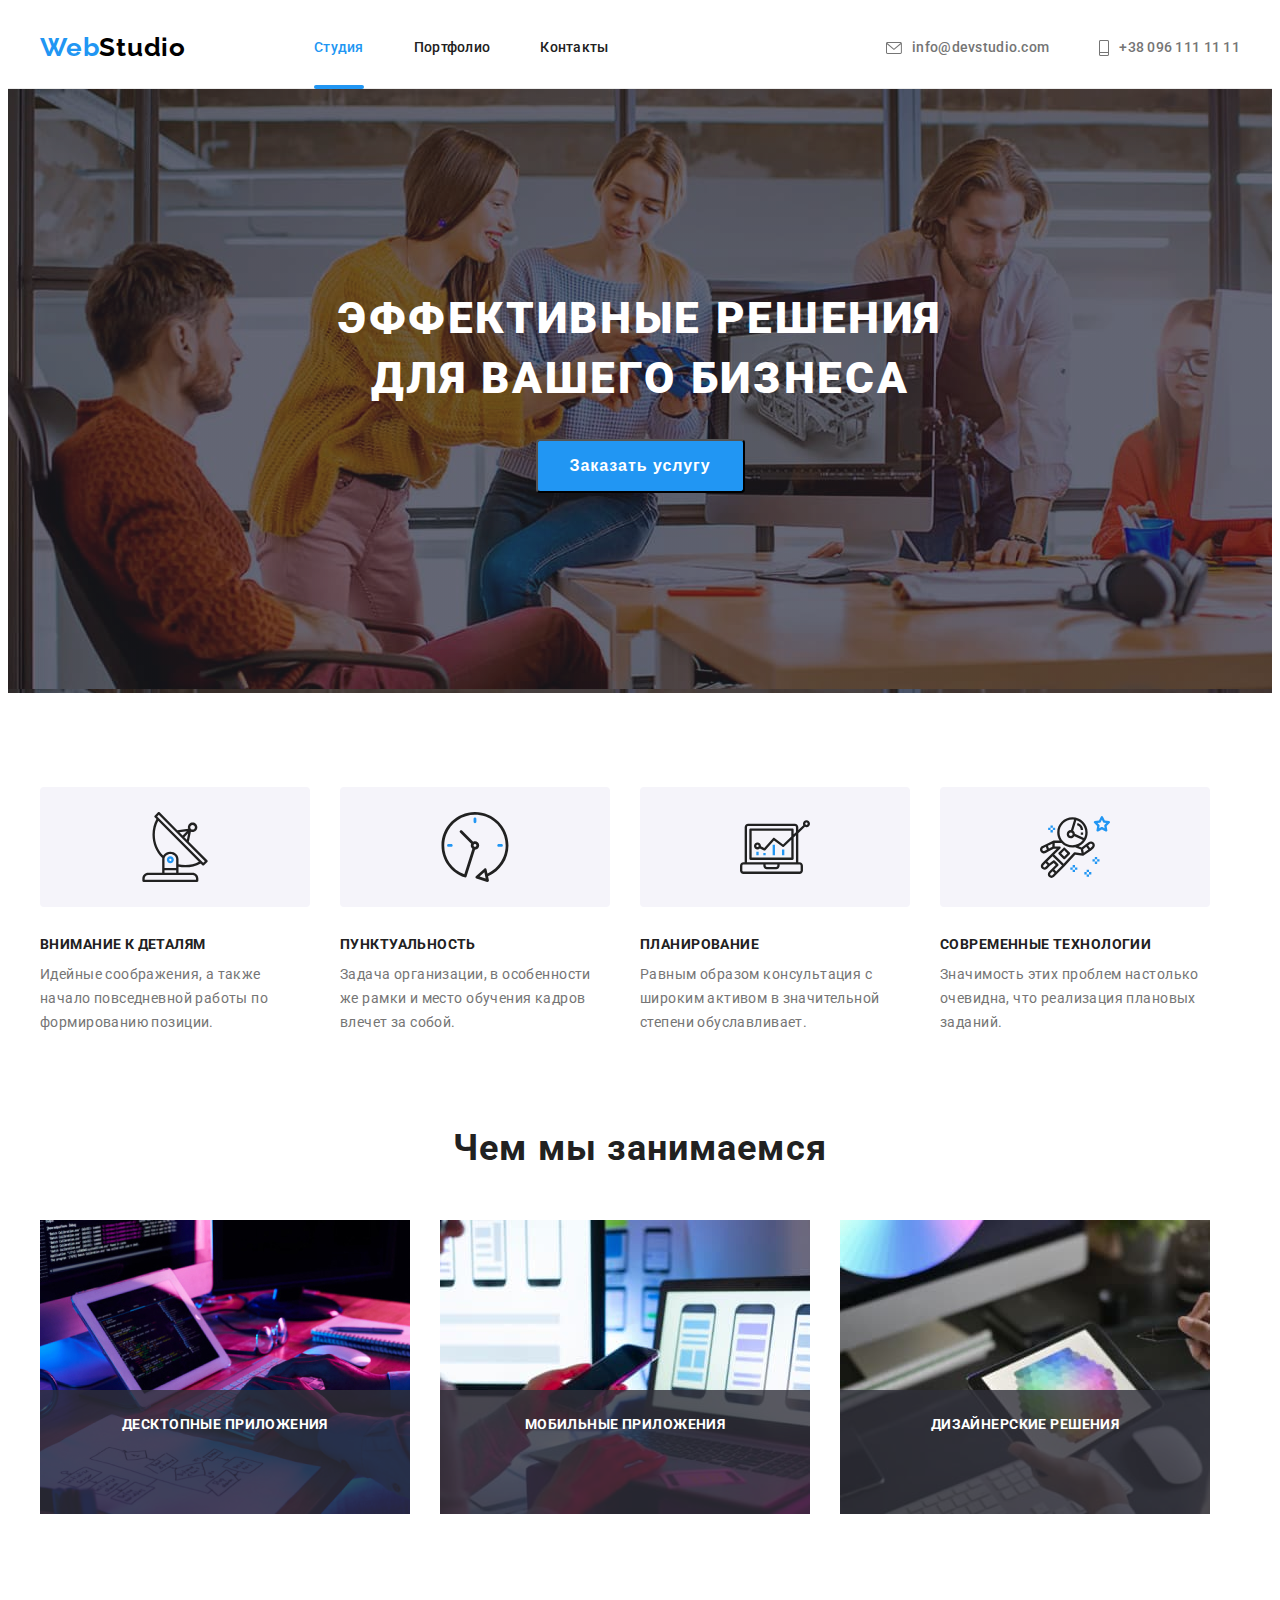
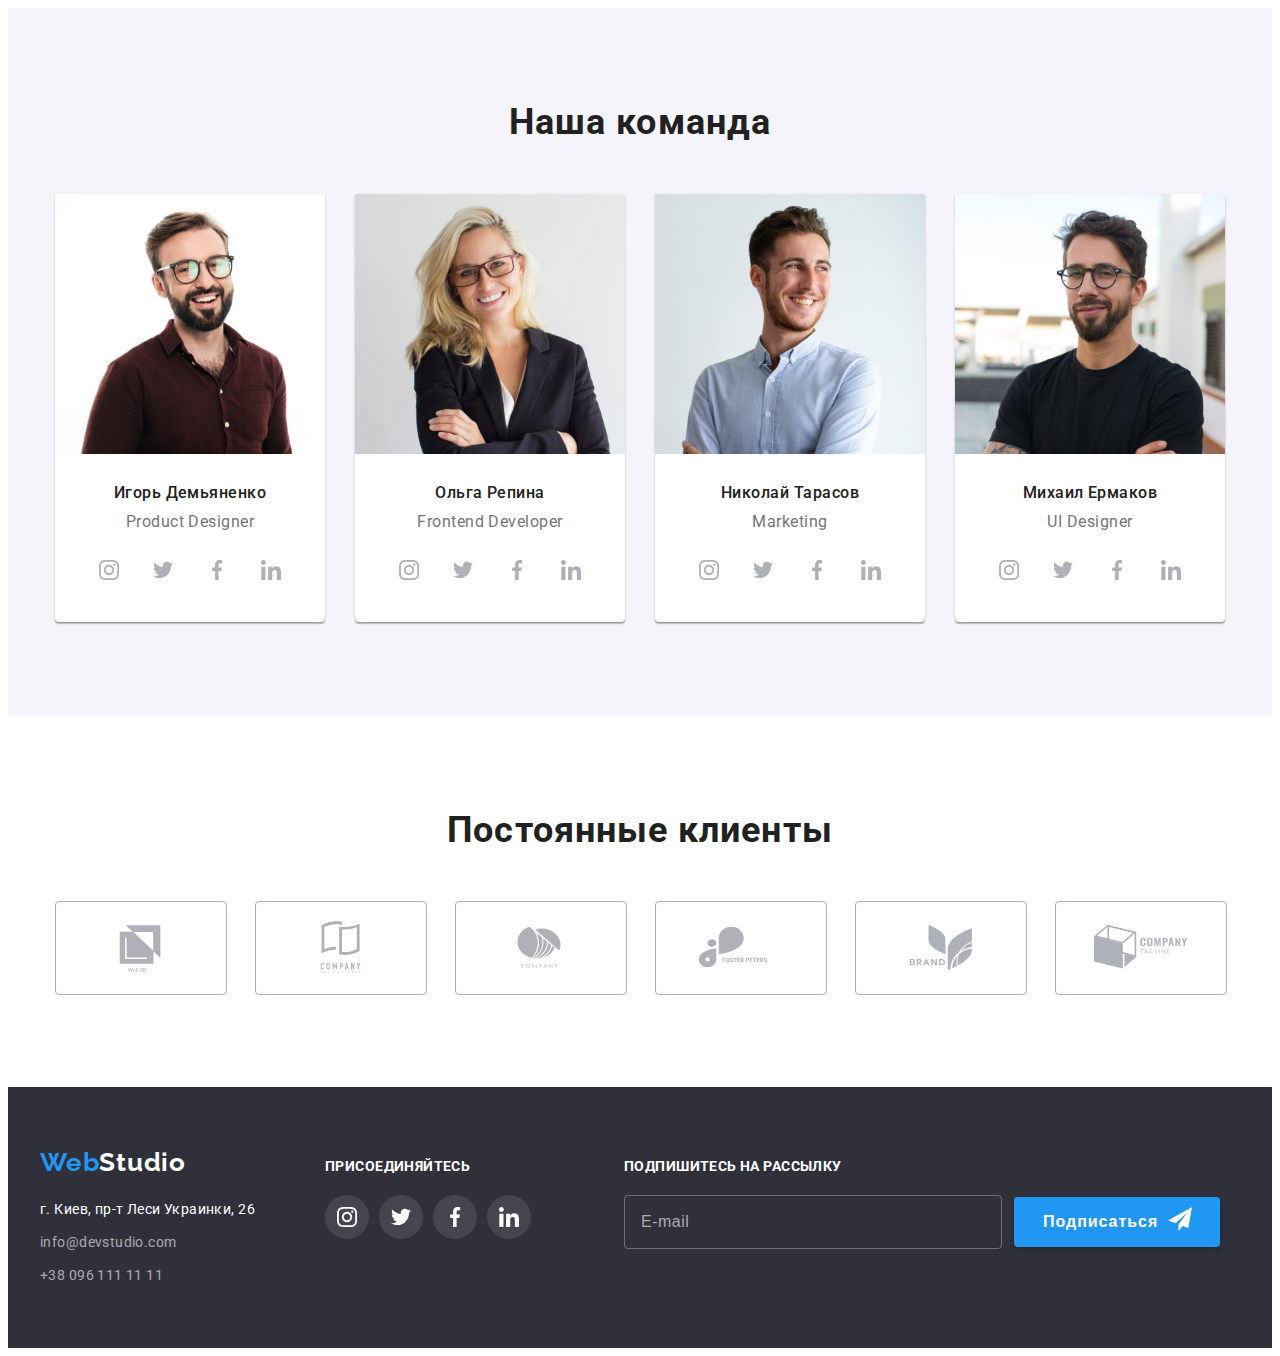
==== index.html @ df795fd3 "commit-a" ====
<!DOCTYPE html>
<html lang="ru">

<head>
    <meta charset="UTF-8" />
    <meta name="viewport" content="width=device-width, initial-scale=1.0" />
    <title>Web Studio</title>
    <link rel="preconnect" href="https://fonts.googleapis.com">
    <link rel="preconnect" href="https://fonts.gstatic.com" crossorigin>
    <link href="https://fonts.googleapis.com/css2?family=Raleway:wght@700&family=Roboto:wght@400;500;700;900&display=swap"
        rel="stylesheet">
    <link rel="stylesheet" href="https://cdnjs.cloudflare.com/ajax/libs/modern-normalize/1.1.0/modern-normalize.min.css"
            integrity="sha512-wpPYUAdjBVSE4KJnH1VR1HeZfpl1ub8YT/NKx4PuQ5NmX2tKuGu6U/JRp5y+Y8XG2tV+wKQpNHVUX03MfMFn9Q=="
            crossorigin="anonymous" referrerpolicy="no-referrer" />
    <link rel="stylesheet" href="./css/normalize.css" />
    <link rel="stylesheet" href="./css/styles.css" />
</head>

<body>
    <!-- Header -->
    <header class="header">
        <div class="container">
       <nav class="header-navigation">
            <a href="" class="header-logo link"><span class="header-logo-link">Web</span>Studio</a>
            <ul class="header-list list">
                <li class="header-item"><a class="header-link link current" href="">Студия</a></li>
                <li class="header-item"><a class="header-link link" href="./portfolio.html">Портфолио</a></li>
                <li class="header-item"><a class="header-link link" href="">Контакты</a></li>
            </ul>
        </nav>
       
        <ul class="header-right">
            <li class="header-right-item">
                <a class="header-mail-link" href="mailto:info@devstudio.com"><svg class="logo-mail" width="16" height="12" style="fill: currentColor;">
                    <use href="./images/icons.svg#icon-envelope-hover-1"></use>
                </svg>info@devstudio.com</a>
             </li>
            <li class="header-right-item">
                <a class="header-tel-link" href="tel:+380961111111"><svg class="logo-tel" width="10" height="16" style="fill: currentColor;">
                        <use href="./images/icons.svg#icon-Vector-1"></use>
                    </svg>+38 096 111 11 11</a>
             </li>
        </ul>
        
        </div>
    </header>
    <!-- Main -->
    <main>
        <!-- Секция "HERO" -->
        <section class="hero-section">
            <div class="hero-container container">
            <h1 class="hero-title">ЭФФЕКТИВНЫЕ РЕШЕНИЯ ДЛЯ ВАШЕГО БИЗНЕСА</h1>
            <button class="button" data-modal-open>Заказать услугу</button>
            </div>
        </section>
        <!-- Секция "Преимущества" -->
        <section class="section">
          <div class="container">
            <h2 class="visually-hidden">Преимущества</h2>
            <ul class="main-list list">
                <li class="main-item">
                    <div class="logo-box">
                       <svg class="logo-main" width="70" height="70">
                          <use href="./images/icons.svg#icon-antenna"></use>
                       </svg>
                    </div>
                    <h3 class="main-title-third">ВНИМАНИЕ К ДЕТАЛЯМ</h3>
                    <p class="main-text">Идейные соображения, а также начало повседневной работы по формированию позиции.</p>
                </li>
                <li class="main-item">
                    <div class="logo-box">
                       <svg class="logo-main" width="70" height="70">
                          <use href="./images/icons.svg#icon-clock"></use>
                       </svg>
                    </div>
                    <h3 class="main-title-third">ПУНКТУАЛЬНОСТЬ</h3>
                    <p class="main-text">Задача организации, в особенности же рамки и место обучения кадров влечет за собой.</p>
                </li>
                <li class="main-item">
                    <div class="logo-box">
                       <svg class="logo-main" width="70" height="70">
                           <use href="./images/icons.svg#icon-diagram"></use>
                       </svg>
                    </div>
                    <h3 class="main-title-third">ПЛАНИРОВАНИЕ</h3>
                    <p class="main-text">Равным образом консультация с широким активом в значительной степени обуславливает.</p>
                </li>
                <li class="main-item">
                    <div class="logo-box"> 
                       <svg class="logo-main" width="70" height="70">
                           <use href="./images/icons.svg#icon-astronaut"></use>
                       </svg>
                    </div>
                    <h3 class="main-title-third">СОВРЕМЕННЫЕ ТЕХНОЛОГИИ</h3>
                    <p class="main-text">Значимость этих проблем настолько очевидна, что реализация плановых заданий.</p>
                </li>
            </ul>
            </div>
        </section>
        <!-- Секция "Чем мы занимаемся" -->
        <section class="section about-section">
            <div class="container">
            <h2 class="main-secondary-title">Чем мы занимаемся</h2>
            <ul class="main-list list">
                <li class="about-item">
                   <img src="./images/img.jpg" alt="Человеек пишет код на клавиатуре" width="370" height="294" />
                    <p class="about-text">ДЕСКТОПНЫЕ ПРИЛОЖЕНИЯ</p>
                </li>
                <li class="about-item">
                    <img src="./images/img1.jpg" alt="Мобильный телефон над компьютером" width="370" height="294" />
                    <p class="about-text">МОБИЛЬНЫЕ ПРИЛОЖЕНИЯ</p>
                </li>
                <li class="about-item">
                    <img src="./images/img2.jpg" alt="Планшет с цветовой палитрой" width="370" height="294" />
                    <p class="about-text">ДИЗАЙНЕРСКИЕ РЕШЕНИЯ</p>
                </li>
            </ul>
            </div>
        </section>
        <!-- Секция "Наша команда" -->
        <section class="section team-section">
            <div class="container">
               <h2 class="main-secondary-title">Наша команда</h2>
                   <ul class="main-team list">
                       <li class="team-content">
                         <img src="./images/img-1.jpg" alt="Фото Игорь Демьяненко" width="270" height="260" />
                           <div  class="team-box">
                             <h3 class="third-title">Игорь Демьяненко</h3>
                             <p class="text">Product Designer</p>
                             <ul class="socials-list list">
                                <li class="socials-item">
                                    <a class="socials-link link" href=""><svg class="team-socials" width="20" height="20">
                                            <use href="./images/icons.svg#icon-instagram-2-1"></use>
                                        </svg></a>
                                </li>
                                <li class="socials-item">
                                    <a class="socials-link link" href=""><svg class="team-socials" width="20" height="20">
                                            <use href="./images/icons.svg#icon-twitter-1-1"></use>
                                        </svg></a>
                                </li>
                                <li class="socials-item">
                                    <a class="socials-link link" href=""><svg class="team-socials" width="20" height="20">
                                            <use href="./images/icons.svg#icon-facebook-1-1"></use>
                                        </svg></a>
                                </li>
                                <li class="socials-item">
                                    <a class="socials-link link" href=""><svg class="team-socials" width="20" height="20">
                                            <use href="./images/icons.svg#icon-linkedin-1-1"></use>
                                        </svg></a>
                                </li>
                            </ul>
                           </div>
                        <li class="team-content">
                          <img src="./images/img-2.jpg" alt="Фото Ольга Репина" width="270" heeight="260" />
                           <div class="team-box">
                             <h3 class="third-title">Ольга Репина</h3>
                             <p class="text">Frontend Developer</p>
                             <ul class="socials-list list">
                                <li class="socials-item">
                                     <a class="socials-link link" href=""><svg class="team-socials" width="20" height="20">
                                       <use href="./images/icons.svg#icon-instagram-2-1"></use>
                                       </svg></a>
                                </li>
                                <li class="socials-item">
                                    <a class="socials-link link" href=""><svg class="team-socials" width="20" height="20">
                                            <use href="./images/icons.svg#icon-twitter-1-1"></use>
                                        </svg></a>
                                </li>
                                <li class="socials-item">
                                    <a class="socials-link link" href=""><svg class="team-socials" width="20" height="20">
                                            <use href="./images/icons.svg#icon-facebook-1-1"></use>
                                        </svg></a>
                                </li>
                                <li class="socials-item">
                                    <a class="socials-link link" href=""><svg class="team-socials" width="20" height="20">
                                            <use href="./images/icons.svg#icon-linkedin-1-1"></use>
                                        </svg></a>
                                </li>
                             </ul>
                           </div>
                        </li>
                        <li class="team-content">
                           <img src="./images/img-3.jpg" alt="Фото Николай Тарасов" width="270" height="260" />
                           <div class="team-box">
                              <h3 class="third-title">Николай Тарасов</h3>
                              <p class="text">Marketing</p>
                              <ul class="socials-list list">
                                <li class="socials-item">
                                    <a class="socials-link link" href=""><svg class="team-socials" width="20" height="20">
                                            <use href="./images/icons.svg#icon-instagram-2-1"></use>
                                        </svg></a>
                                </li>
                                <li class="socials-item">
                                    <a class="socials-link link" href=""><svg class="team-socials" width="20" height="20">
                                            <use href="./images/icons.svg#icon-twitter-1-1"></use>
                                        </svg></a>
                                </li>
                                <li class="socials-item">
                                    <a class="socials-link link" href=""><svg class="team-socials" width="20" height="20">
                                            <use href="./images/icons.svg#icon-facebook-1-1"></use>
                                        </svg></a>
                                </li>
                                <li class="socials-item">
                                    <a class="socials-link link" href=""><svg class="team-socials" width="20" height="20">
                                            <use href="./images/icons.svg#icon-linkedin-1-1"></use>
                                        </svg></a>
                                </li>
                            </ul>
                           </div>
                        </li>
                        <li class="team-content">
                            <img src="./images/img-4.jpg" alt="Фото Михаил Ермаков" width="270" heeight="260" />
                            <div class="team-box">
                              <h3 class="third-title">Михаил Ермаков</h3>
                              <p class="text">UI Designer</p>
                            <ul class="socials-list list">
                                <li class="socials-item">
                                    <a class="socials-link link" href=""><svg class="team-socials" width="20" height="20">
                                            <use href="./images/icons.svg#icon-instagram-2-1"></use>
                                        </svg></a>
                                </li>
                                <li class="socials-item">
                                    <a class="socials-link link" href=""><svg class="team-socials" width="20" height="20">
                                            <use href="./images/icons.svg#icon-twitter-1-1"></use>
                                        </svg></a>
                                </li>
                                <li class="socials-item">
                                    <a class="socials-link link" href=""><svg class="team-socials" width="20" height="20">
                                            <use href="./images/icons.svg#icon-facebook-1-1"></use>
                                        </svg></a>
                                </li>
                                <li class="socials-item">
                                    <a class="socials-link link" href=""><svg class="team-socials" width="20" height="20">
                                            <use href="./images/icons.svg#icon-linkedin-1-1"></use>
                                        </svg></a>
                                </li>
                            </ul>
                            </div>
                        </li>
                     </ul>
                  </div>
       </section>
         <!-- Секция "Наши клиенты" -->
         <section class="clients-section section">
           <div class="container">
           <h2 class="clients-title">Постоянные клиенты</h2>
           <ul class="clients-list list">
               <li class="clients-item">
                   <a class="clients-link link" href="">
                       <svg class="clients-logo" width="106" height="60">
                           <use href="./images/icons.svg#icon-Logo-1-2"></use>
                       </svg>
                   </a>
               </li>
            <li class="clients-item">
                <a class="clients-link link" href="">
                    <svg class="clients-logo" width="106" height="60">
                        <use href="./images/icons.svg#icon-Logo-1-1"></use>
                    </svg>
                </a>
            </li>
            <li class="clients-item">
                <a class="clients-link link" href="">
                    <svg class="clients-logo" width="106" height="60">
                        <use href="./images/icons.svg#icon-Logo-2-1"></use>
                    </svg>
                </a>
            </li>
            <li class="clients-item">
                <a class="clients-link link" href="">
                    <svg class="clients-logo" width="106" height="60">
                        <use href="./images/icons.svg#icon-Logo-3-1"></use>
                    </svg>
                </a>
            </li>
            <li class="clients-item">
                <a class="clients-link link" href="">
                    <svg class="clients-logo" width="106" height="60">
                        <use href="./images/icons.svg#icon-Logo-2"></use>
                    </svg>
                </a>
            </li>
            <li class="clients-item">
                <a class="clients-link link" href="">
                    <svg class="clients-logo" width="106" height="60">
                        <use href="./images/icons.svg#icon-Logo-4-1"></use>
                    </svg>
                </a>
            </li>
           </ul>
           </div>
         </section>

    </main>
    <!-- Footer -->
    <footer class="footer">
        <div class="container">
            <div class="left-footer-box">
            <a href="" class="header-logo-logo link"><span class="header-logo-link">Web</span>Studio</a>
             <address>
                <a class="footer-link link" href="">г. Киев, пр-т Леси Украинки, 26</a>
                <ul class="footer-list list">
                    <li class="footer-item">
                        <a class="footer-mail link" href="mailto:info@devstudio.com">info@devstudio.com</a>
                    </li>
                    <li class="footer-item">
                        <a class="footer-tel link" href="tel:+380961111111">+38 096 111 11 11</a>
                    </li>
                </ul>
            </address>
            </div>
            <div class="right-footer-box">
                <p class="footer-text">ПРИСОЕДИНЯЙТЕСЬ</p>
                <ul class="socials-footer-list list">
                    <li class="socials-footer-item">
                        <a class="socials-footer-link link" href=""><svg class="team-socials-footer" width="20" height="20">
                                <use href="./images/icons.svg#icon-instagram-2-1"></use>
                            </svg></a>
                    </li>
                    <li class="socials-footer-item">
                        <a class="socials-footer-link link" href=""><svg class="team-socials-footer" width="20" height="20">
                                <use href="./images/icons.svg#icon-twitter-1-1"></use>
                            </svg></a>
                    </li>
                    <li class="socials-footer-item">
                        <a class="socials-footer-link link" href=""><svg class="team-socials-footer" width="20" height="20">
                                <use href="./images/icons.svg#icon-facebook-1-1"></use>
                            </svg></a>
                    </li>
                    <li class="socials-item-footer">
                        <a class="socials-footer-link link" href=""><svg class="team-socials-footer" width="20" height="20">
                                <use href="./images/icons.svg#icon-linkedin-1-1"></use>
                            </svg></a>
                    </li>
                    </ul>
                 </div>
                 <div class="form-footer-wrap">
                    <p class="form-footer-text">ПОДПИШИТЕСЬ НА РАССЫЛКУ</p>
                    <form class="form-footer">
                       <input type="email" name="mail" class="form-footer-input" placeholder="E-mail">
                       <button class="form-footer-send" type="submit">Подписаться</button>
                    </form>
                 </div>
         </div>
    </footer>
<div class="backdrop is-hidden" data-modal>
    <div class="modal">
        <form class="form js-speaker-form">
           <p class="text-form">Оставьте свои данные, мы вам перезвоним</p>

           <ul class="form-box">
               <li class="form-field">
                  <label class="form-label" for="name">Имя</label>
                  <span class="input-wrap"><input type="text" name="name" id="name" class="form-input">
                    <svg class="form-logo" width="12" height="12">
                    <use href="./images/icons.svg#icon-Vector-one"></use>
                    </svg>
                  </span>
                </li>
               <li class="form-field">
                   <label class="form-label" for="tel">Телефон</label>
                <span class="input-wrap"><input type="tel" name="tel" id="tel" class="form-input">
                    <svg class="form-logo" width="13" height="13">
                        <use href="./images/icons.svg#icon-Vector-tel"></use>
                    </svg>
                </span>
                   </li>
               <li class="form-field">
                   <label class="form-label" for="mail">Почта</label>
                   <span class="input-wrap"><input type="email" name="mail" id="mail" class="form-input">
                     <svg class="form-logo" width="15" height="12">
                        <use href="./images/icons.svg#icon-Vector-mail"></use>
                     </svg>
                     </span>
                   </li>
                </ul>
               <div class="form-field-textarea">
                   <label class="form-label" for="comment">Комментарий</label>
                   <textarea class="textarea" name="comment" placeholder="Введите текст" id="comment"></textarea>
                </div>
           
               <div class="form-field-checkbox">
                  <input class="checkbox-input visually-hidden" type="checkbox" name="agree" id="agree">
                  <label class="checkbox-label" for="agree">Соглашаюсь с рассылкой и принимаю <a class="form-link" href="">Условия договора</a></label>
               </div>


               <button class="send" type="submit">Отправить</button>

            <button class="modal-button" type="button" data-modal-close><svg class="modal-logo" width="11" height="11">
                    <use href="./images/icons.svg#icon-Vector-x"></use>
                </svg></button>
        </form>

    </div>
</div>
<script>
    (() => {
            document.querySelector('.js-speaker-form').addEventListener('submit', e => {
                e.preventDefault();

                new FormData(e.currentTarget).forEach((value, name) =>
                    console.log(`${name}: ${value}`),
                );
            });
        })();
</script>
<script src="./js/modal.js"></script>
</body>

</html>
---- css/styles.css ----
:root {
  --main-title-color: #ffffff;
  --secondary-title-color: #212121;
  --accent-color: #2196f3;
  --main-text: #757575;
  --portfolio-item-shadow: 1px 4px 6px 0px rgba(0, 0, 0, 0.16),
    0px 4px 4px 0px rgba(0, 0, 0, 0.06), 0px 1px 1px 0px rgba(0, 0, 0, 0.12);
}
body {
  font-family: "Roboto", sans-serif;
}

p,
h1,
h2,
h3,
h4,
h5,
h6 {
  margin-top: 0;
  margin-bottom: 0;
}

ul {
  margin-top: 0;
  margin-bottom: 0;
  padding-left: 0;
}
.list {
  list-style: none;
}

.link {
  text-decoration: none;
}

img {
  display: block;
}

.section {
  padding: 94px 0;
}

.container {
  width: 1200px;
  padding-left: 15px;
  padding-right: 15px;
  margin: 0 auto;
}

/*-------------Header----------*/
.header {
  border-bottom: 1px solid #ececec;
}

.header .container {
  display: flex;
}

.header-logo {
  font-family: "Raleway";
  font-weight: 700;
  font-size: 26px;
  line-height: 1.19;
  letter-spacing: 0.03em;
  color: var(--accent-color);
  color: #000000;
  margin-right: 128px;
  padding-top: 24px;
  padding-bottom: 25px;
}

.header-logo-link {
  font-family: "Raleway";
  font-weight: 700;
  font-size: 26px;
  line-height: 1.19;
  letter-spacing: 0.03em;

  color: var(--accent-color);
}

.header-navigation {
  display: flex;
  align-items: center;
}

.header-item:not(:last-child) {
  margin-right: 50px;
}

.header-right {
  display: flex;
  align-items: center;
  justify-content: center;
  margin-left: auto;
}

.header-list {
  display: flex;
}

.header-link {
  position: relative;
  display: block;
  font-weight: 500;
  font-size: 14px;
  line-height: 1.14;
  letter-spacing: 0.02em;
  color: #212121;
  padding-top: 32px;
  padding-bottom: 32px;
  transition: color 250ms cubic-bezier(0.4, 0, 0.2, 1);
}
.current::after {
  content: "";
  display: block;
  position: absolute;
  left: 0;
  width: 100%;
  height: 4px;
  bottom: -1px;
  background-color: var(--accent-color);
  border-radius: 2px;
}
.current {
  color: var(--accent-color);
}

.header-link:hover,
.header-link:focus {
  color: var(--accent-color);
}

.logo-mail {
  height: 12px;
  fill: #757575;
  margin-right: 10px;
}

.logo-tel {
  height: 16px;
  fill: #757575;
  margin-right: 10px;
}

.header-mail-link {
  display: flex;
  align-items: center;
  font-weight: 500;
  font-size: 14px;
  line-height: 1.14;
  letter-spacing: 0.02em;

  color: #757575;
  transition: color 250ms cubic-bezier(0.4, 0, 0.2, 1);
}

.header-tel-link {
  display: flex;
  align-items: center;
  font-weight: 500;
  font-size: 14px;
  line-height: 1.14;
  letter-spacing: 0.02em;

  color: #757575;
  transition: color 250ms cubic-bezier(0.4, 0, 0.2, 1);
}
.header-mail-link:hover,
.header-mail-link:focus {
  color: var(--accent-color);
}
.header-mail-link {
  text-decoration: none;
  padding-top: 32px;
  padding-bottom: 32px;
}

.header-tel-link:hover,
.header-tel-link:focus {
  color: var(--accent-color);
}

.header-tel-link {
  text-decoration: none;
  padding-top: 32px;
  padding-bottom: 32px;
}
.header-right-item {
  display: flex;
  align-items: baseline;
}

.header-right-item:not(:last-child) {
  margin-right: 50px;
}

.header-logo {
  transition: color 250ms cubic-bezier(0.4, 0, 0.2, 1);
}

.header-logo:hover,
.header-logo:focus {
  color: var(--accent-color);
}

/*---------------------Main--------*/

/*--------Hero--------*/
.hero-section {
  padding: 200px 0;
  max-width: 1600px;
  background-color: #2f303a;
  background-image: linear-gradient(
      rgba(47, 48, 58, 0.4),
      rgba(47, 48, 58, 0.4)
    ),
    url(../images/heroimg/hero.jpg);

  margin: 0 auto;
}

.hero-title {
  font-weight: 900;
  font-size: 44px;
  line-height: 1.36;
  letter-spacing: 0.06em;
  text-align: center;

  color: var(--main-title-color);
  max-width: 696px;
  height: 100%;
  margin: 0 auto;
}

.button {
  display: block;
  font-weight: bold;
  font-size: 16px;
  line-height: 1.9;
  letter-spacing: 0.06em;
  text-align: center;

  color: #ffffff;
  background-color: var(--accent-color);
  padding: 10px 32px;
  border-radius: 4px;

  margin-left: auto;
  margin-right: auto;
  margin-top: 30px;
  transition: background-color 250ms cubic-bezier(0.4, 0, 0.2, 1);
}

.button:focus,
.button:hover {
  background-color: #188ce8;
}

/*----------Секция "Преимущества"----------*/

.visually-hidden {
  position: absolute;
  width: 1px;
  height: 1px;
  margin: -1px;
  border: 0;
  padding: 0;

  white-space: nowrap;
  clip-path: inset(100%);
  clip: rect(0 0 0 0);
  overflow: hidden;
}

.logo-box {
  display: flex;
  align-items: center;
  justify-content: center;
  height: 120px;
  background-color: #f5f4fa;
  border-radius: 4px;
  margin-bottom: 30px;
}

.main-list {
  display: flex;
  justify-content: center;
  max-width: 1170px;
}

.main-item:not(:last-child) {
  margin-right: 30px;
}

.main-item {
  width: 270px;
}

.main-title-third {
  font-weight: 700;
  font-size: 14px;
  line-height: 1.14;
  letter-spacing: 0.03em;

  color: #212121;
  margin-bottom: 10px;
}

.main-text {
  font-weight: 400;
  font-size: 14px;
  line-height: 1.7;
  letter-spacing: 0.03em;

  color: var(--main-text);
}

/*----------Секция "Чем мы занимаемся"-------*/

.about-section {
  padding-top: 0;
}

.main-secondary-title {
  text-align: center;
  font-weight: 700;
  font-size: 36px;
  line-height: 1.16;
  letter-spacing: 0.03em;
  color: var(--secondary-title-color);

  margin-bottom: 50px;
}

.about-item:not(:last-child) {
  margin-right: 30px;
}

.about-item {
  position: relative;
  width: 370px;
}
.about-text {
  display: flex;
  justify-content: center;

  font-weight: 700;
  font-size: 14px;
  line-height: 1.14;
  letter-spacing: 0.03em;

  position: absolute;
  width: 100%;
  height: 70px;
  bottom: 0;

  padding-top: 27px;
  padding-bottom: 27px;

  color: #ffffff;
  background-color: #2f303acc;
}

/*-----Секция "Наша команда"-------*/
.team-section {
  background-color: #f5f4fa;
}

.main-team {
  display: flex;
  justify-content: center;
}

.team-content:not(:last-child) {
  margin-right: 30px;
}

.team-content {
  width: 270px;
  background-color: #ffffff;
  border-radius: 0px 0px 4px 4px;
  box-shadow: 0px 2px 1px 0px rgba(0, 0, 0, 0.2),
    0px 1px 1px 0px rgba(0, 0, 0, 0.14), 0px 1px 3px 0px rgba(0, 0, 0, 0.12);
}

.third-title {
  margin-bottom: 10px;
}

.third-title {
  font-weight: 500;
  font-size: 16px;
  line-height: 1.18;
  letter-spacing: 0.03em;

  color: #212121;
}

.text {
  font-weight: 400;
  font-size: 16px;
  line-height: 1.18;
  letter-spacing: 0.03em;

  color: #757575;
  margin-bottom: 16px;
}
.team-box {
  padding: 30px 32px;
  text-align: center;
}
.socials-list {
  display: flex;
  align-items: center;
  max-width: 206px;
}

.socials-link {
  display: flex;
  align-items: center;
  justify-content: center;
  border-radius: 50%;
  width: 44px;
  height: 44px;
  color: #afb1b8;
  transition: color 250ms cubic-bezier(0.4, 0, 0.2, 1),
    background-color 250ms cubic-bezier(0.4, 0, 0.2, 1);
}

.socials-link:hover,
.socials-link:focus {
  background-color: var(--accent-color);
  color: #ffffff;
}

.team-socials:hover,
.team-socials:focus {
  fill: #ffffff;
}

.socials-item:not(:last-child) {
  margin-right: 10px;
}

.team-socials {
  height: 20px;
  fill: currentColor;
}
/*-- Секция "Наши клиенты" -->*/

.clients-title {
  text-align: center;
  font-weight: 700;
  font-size: 36px;
  line-height: 1.16;
  letter-spacing: 0.03em;
  color: var(--secondary-title-color);

  margin-bottom: 50px;
}
.clients-list {
  display: flex;
  justify-content: center;
}
.clients-item:not(:last-child) {
  margin-right: 30px;
}
.clients-item {
  width: 170px;
  height: 92px;
}

.clients-link {
  display: flex;
  justify-content: center;
  align-items: center;
  color: #afb1b8;
  width: 170px;
  height: 92px;
  border: 1px solid #afb1b8;
  border-radius: 4px;
  transition: color 250ms cubic-bezier(0.4, 0, 0.2, 1),
    border-color 250ms cubic-bezier(0.4, 0, 0.2, 1);
}

.clients-logo {
  width: 106px;
  height: 60px;
  fill: currentColor;
}
.clients-link:hover,
.clients-link:focus {
  border-color: var(--accent-color);
  color: var(--accent-color);
}
.clients-logo:hover,
.clients-logo:focus {
  fill: var(--accent-color);
}

/*---------Footer--------*/
footer .container {
  display: flex;
  align-items: baseline;
}

.header-logo-logo {
  font-family: "Raleway";
  font-weight: 700;
  font-size: 26px;
  line-height: 1.19;
  letter-spacing: 0.03em;

  display: block;
  color: #ffffff;
  padding: 0;
  margin: 0 auto;
  margin-bottom: 20px;

  transition: color 250ms cubic-bezier(0.4, 0, 0.2, 1);
}

.header-logo-link {
  font-family: "Raleway";
  font-weight: 700;
  font-size: 26px;
  line-height: 1.19;
  letter-spacing: 0.03em;

  color: var(--accent-color);
}

.header-logo-logo:hover,
.header-logo-logo:focus {
  color: var(--accent-color);
}

.footer {
  background-color: #2f303a;
  color: #ffffff;

  padding: 60px 0;
}

.footer-item {
  font-weight: 400;
  font-size: 14px;
  line-height: 1.7;
  letter-spacing: 0.03em;

  color: rgba(255, 255, 255, 0.6);
}

.footer-link:hover,
.footer-link:focus {
  color: var(--accent-color);
}

.footer-list {
  font-weight: 400;
  font-size: 14px;
  line-height: 1.7;
  letter-spacing: 0.03em;

  color: #ffffff;
}
.footer-link {
  font-style: normal;
  font-weight: 400;
  font-size: 14px;
  line-height: 1.7;
  letter-spacing: 0.03em;

  color: #ffffff;
}
.footer-mail,
.footer-tel {
  font-style: normal;
  font-weight: 400;
  font-size: 14px;
  line-height: 1.7;
  letter-spacing: 0.03em;

  color: rgba(255, 255, 255, 0.6);

  transition: color 250ms cubic-bezier(0.4, 0, 0.2, 1);
}

.footer-mail:hover,
.footer-mail:focus {
  color: var(--accent-color);
}

.footer-link {
  display: flex;
  margin-bottom: 9px;
  transition: color 250ms cubic-bezier(0.4, 0, 0.2, 1);
}
.footer-item:not(:last-child) {
  margin-bottom: 9px;
}

.footer-mail {
  display: flex;
}

.footer-tel:hover,
.footer-tel:focus {
  color: var(--accent-color);
}

.right-footer-box {
  width: 206px;
  height: 80px;
  margin-left: 70px;
}

.footer-text {
  font-weight: 700;
  font-size: 14px;
  line-height: 1.14;
  letter-spacing: 0.03em;

  color: #ffffff;
  margin-bottom: 20px;
}

.socials-footer-list {
  display: flex;
  align-items: center;
}

.socials-footer-link {
  display: flex;
  align-items: center;
  justify-content: center;
  border-radius: 50%;
  width: 44px;
  height: 44px;
  border-radius: 50%;
  background-color: #ffffff1a;
  transition: background-color 250ms cubic-bezier(0.4, 0, 0.2, 1);
}
.socials-footer-link:hover,
.socials-footer-link:focus {
  background-color: var(--accent-color);
}

.socials-footer-item:not(:last-child) {
  margin-right: 10px;
}

.team-socials-footer {
  fill: #ffffff;
  height: 20px;
}

.form-footer {
  display: flex;
  align-items: center;
  justify-content: center;
  margin-left: 93px;
}

.form-footer-text {
  font-weight: 700;
  font-size: 14px;
  line-height: 1.14;
  letter-spacing: 0.03em;
  color: #ffffff;
  margin-bottom: 20px;
  margin-left: 93px;
}

.form-footer-input::placeholder {
  font-weight: 400;
  font-size: 16px;
  line-height: 1.25;
  letter-spacing: 0.03em;

  color: rgba(255, 255, 255, 0.6);
}

.form-footer-input {
  width: 358px;
  height: 50px;
  padding-left: 16px;
  background-color: transparent;
  border-radius: 4px;
  border: 1px solid #ffffff4d;
  color: #ffffff;
}

.form-footer-input:hover,
.form-footer-input:focus {
  outline: none;
  border-color: var(--accent-color);
}
.form-footer-send {
  display: inline-flex;
  margin-left: 12px;
  padding: 10px 28px 10px 29px;
  font-weight: 700;
  font-size: 16px;
  line-height: 1.87;
  letter-spacing: 0.06em;
  color: #ffffff;
  background-color: var(--accent-color);

  border: 0;
  border-radius: 4px;
  box-shadow: 0px 4px 4px 0px rgba(0, 0, 0, 0.15);

  transition: background-color 250ms cubic-bezier(0.4, 0, 0.2, 1);
}
.form-footer-send::after {
  content: "";
  display: block;
  width: 24px;
  height: 24px;
  margin-left: 10px;
  background-image: url(../images/icon-send.svg);
  background-size: contain;
}
.form-footer-send:hover,
.form-footer-send:focus {
  background-color: #188ce8;
}
/*-------Portfolio main-----------*/

.nav-button {
  display: flex;
  justify-content: center;
  margin-bottom: 50px;
}

.btn:not(:last-child) {
  margin-right: 8px;
}

.button-nav {
  font-weight: 500;
  font-size: 16px;
  line-height: 1.6;
  letter-spacing: 0.03em;

  color: #212121;
  background-color: #f5f4fa;
  border-color: #f5f4fa;
  border-radius: 4px;
  padding: 6px 22px;
  border: 0;
  transition: background-color 250ms cubic-bezier(0.4, 0, 0.2, 1),
    color 250ms cubic-bezier(0.4, 0, 0.2, 1),
    box-shadow 250ms cubic-bezier(0.4, 0, 0.2, 1);
}

.button-nav:hover,
.button-nav:focus {
  color: #ffffff;
  background-color: var(--accent-color);
  box-shadow: 0px 2px 2px 0px rgba(0, 0, 0, 0.12),
    0px 1px 2px 0px rgba(0, 0, 0, 0.08), 0px 3px 1px 0px rgba(0, 0, 0, 0.1);
}

.portfolio-list {
  display: flex;
  flex-wrap: wrap;
}

.portfolio-list > .portfolio-box {
  flex-basis: calc(100% / 3 - 30px);
  width: 370px;

  margin-right: 30px;
  margin-bottom: 30px;
}

.portfolio-box:nth-child(3n) {
  margin-right: 0;
}

.portfolio-box:nth-last-child(-n + 3) {
  margin-bottom: 0;
}

.portfolio-item:hover,
.portfolio-item:focus {
  box-shadow: var(--portfolio-item-shadow);
}

.portfolio-item {
  display: block;
  transition: box-shadow 250ms cubic-bezier(0.4, 0, 0.2, 1);
}

.card-thumb {
  position: relative;
  overflow: hidden;
}

.hover-text {
  position: absolute;
  top: 0;
  left: 0;

  height: 100%;
  padding: 63px 24px;

  background-color: #2196f3e5;

  font-weight: 400;
  font-size: 18px;
  line-height: 1.5;
  letter-spacing: 0.03em;

  color: #ffffff;

  overflow: auto;
  transform: translateY(100%);

  transition: transform 250ms cubic-bezier(0.4, 0, 0.2, 1);
}
.portfolio-box:hover .hover-text {
  transform: translateY(0%);
}

.card-content {
  padding: 20px 24px;
  border: 1px solid #eeeeee;
  border-top: 0;
}

.portfolio-title {
  font-weight: 700;
  font-size: 18px;
  line-height: 2;
  letter-spacing: 0.06em;

  color: #212121;
}
.portfolio-text {
  font-weight: 400;
  font-size: 16px;
  line-height: 1.87;
  letter-spacing: 0.03em;

  color: #757575;
  margin-top: 4px;
}

/*-------Modal-----------*/

.backdrop {
  position: fixed;
  top: 0;
  left: 0;

  width: 100%;
  height: 100%;

  background-color: rgba(0, 0, 0, 0.02);
  transition: opacity 250ms, visibility 250ms;
}

.modal {
  position: absolute;
  top: 50%;
  left: 50%;
  transform: translate(-50%, -50%);

  min-width: 528px;
  min-height: 581px;
  padding: 40px;

  background-color: #ffffff;
  border-radius: 4px;
  box-shadow: 0px 2px 1px 0px rgba(0, 0, 0, 0.2),
    0px 1px 1px 0px rgba(0, 0, 0, 0.14), 0px 1px 3px 0px rgba(0, 0, 0, 0.12);
}
.modal-button {
  position: absolute;
  top: 8px;
  right: 8px;
  width: 30px;
  height: 30px;

  border-radius: 50%;
  border: 1px solid #0000001a;
  background-color: unset;
  transition: fill 250ms cubic-bezier(0.4, 0, 0.2, 1);
}
.modal-button:hover,
.modal-button:focus {
  fill: var(--accent-color);
}

.backdrop.is-hidden {
  opacity: 0;
  pointer-events: none;
  visibility: hidden;
}
.form {
  width: 100%;
  margin-left: auto;
  margin-right: auto;
}

.text-form {
  display: flex;
  align-items: center;
  justify-content: center;
  margin-bottom: 30px;

  font-weight: 700;
  font-size: 20px;
  line-height: 1.15;
  letter-spacing: 0.03em;

  color: #212121;
}

.form-box {
  width: 448px;
  height: 100%;
}

.form-field {
  display: flex;
  flex-direction: column;
}
.form-field-textarea {
  display: flex;
  flex-direction: column;
  margin-bottom: 20px;
}

.form-logo {
  position: absolute;
  left: 15px;
  top: 50%;
  transform: translateY(-50%);
}
.input-wrap {
  display: block;
  position: relative;
  transition: fill 250ms cubic-bezier(0.4, 0, 0.2, 1);
}

.form-field {
  margin-bottom: 10px;
}

.textarea {
  height: 120px;
  padding: 0;
  padding: 12px 16px;
  border: 1px solid rgba(33, 33, 33, 0.2);
  border-radius: 4px;
  resize: none;
  transition: border-color 250ms cubic-bezier(0.4, 0, 0.2, 1);
}
.textarea::placeholder {
  font-weight: 400;
  font-size: 12px;
  line-height: 1.16;
  letter-spacing: 0.01em;

  color: rgba(117, 117, 117, 0.5);
}
.form-field-textarea:focus,
.form-field-textarea:hover {
  outline: none;
}
.form-label {
  font-weight: 400;
  font-size: 12px;
  line-height: 1.16;
  letter-spacing: 0.01em;
  color: #757575;

  margin-bottom: 4px;
}
.form-input {
  width: 100%;
  height: 40px;
  padding: 0;
  padding-left: 42px;

  border: 1px solid rgba(33, 33, 33, 0.2);
  border-radius: 4px;
  transition: border-color 250ms cubic-bezier(0.4, 0, 0.2, 1);
}
.form-field-checkbox {
  display: flex;
  align-items: center;
  justify-content: center;

  margin-bottom: 30px;
}
.input-wrap:focus-within {
  fill: var(--accent-color);
}
.input-wrap:hover {
  fill: var(--accent-color);
}
.form-input:hover,
.form-input:focus {
  outline: none;
  border-color: var(--accent-color);
}

.textarea:hover,
.textarea:focus {
  outline: none;
  border-color: var(--accent-color);
}

.checkbox-label::before {
  content: "";
  display: block;
  width: 16px;
  height: 15px;
  border: 2px solid #212121;
  border-radius: 2px;
  margin-right: 7px;
}
.checkbox-label {
  display: flex;
  align-items: center;
  font-weight: 400;
  font-size: 14px;
  line-height: 1.71;
  letter-spacing: 0.03em;
  color: #757575;
}

.checkbox-input:checked + .checkbox-label::before {
  background: var(--accent-color);
  background-image: url(../images/check.svg);
  background-repeat: var(--accent-color);
  background-size: contain;
  background-position: center;
  border: 0;
}

.form-link {
  color: var(--accent-color);
  border: 0;
  margin-left: 5px;
}

.send {
  display: block;
  margin-left: auto;
  margin-right: auto;

  font-weight: 700;
  font-size: 16px;
  line-height: 1.87;
  letter-spacing: 0.06em;
  color: #ffffff;
  background-color: var(--accent-color);

  border: 0;
  border-radius: 4px;
  box-shadow: 0px 4px 4px 0px rgba(0, 0, 0, 0.15);

  padding: 10px 55px 10px 56px;

  transition: background-color 250ms cubic-bezier(0.4, 0, 0.2, 1);
}

.send:focus,
.send:hover {
  background-color: #188ce8;
}
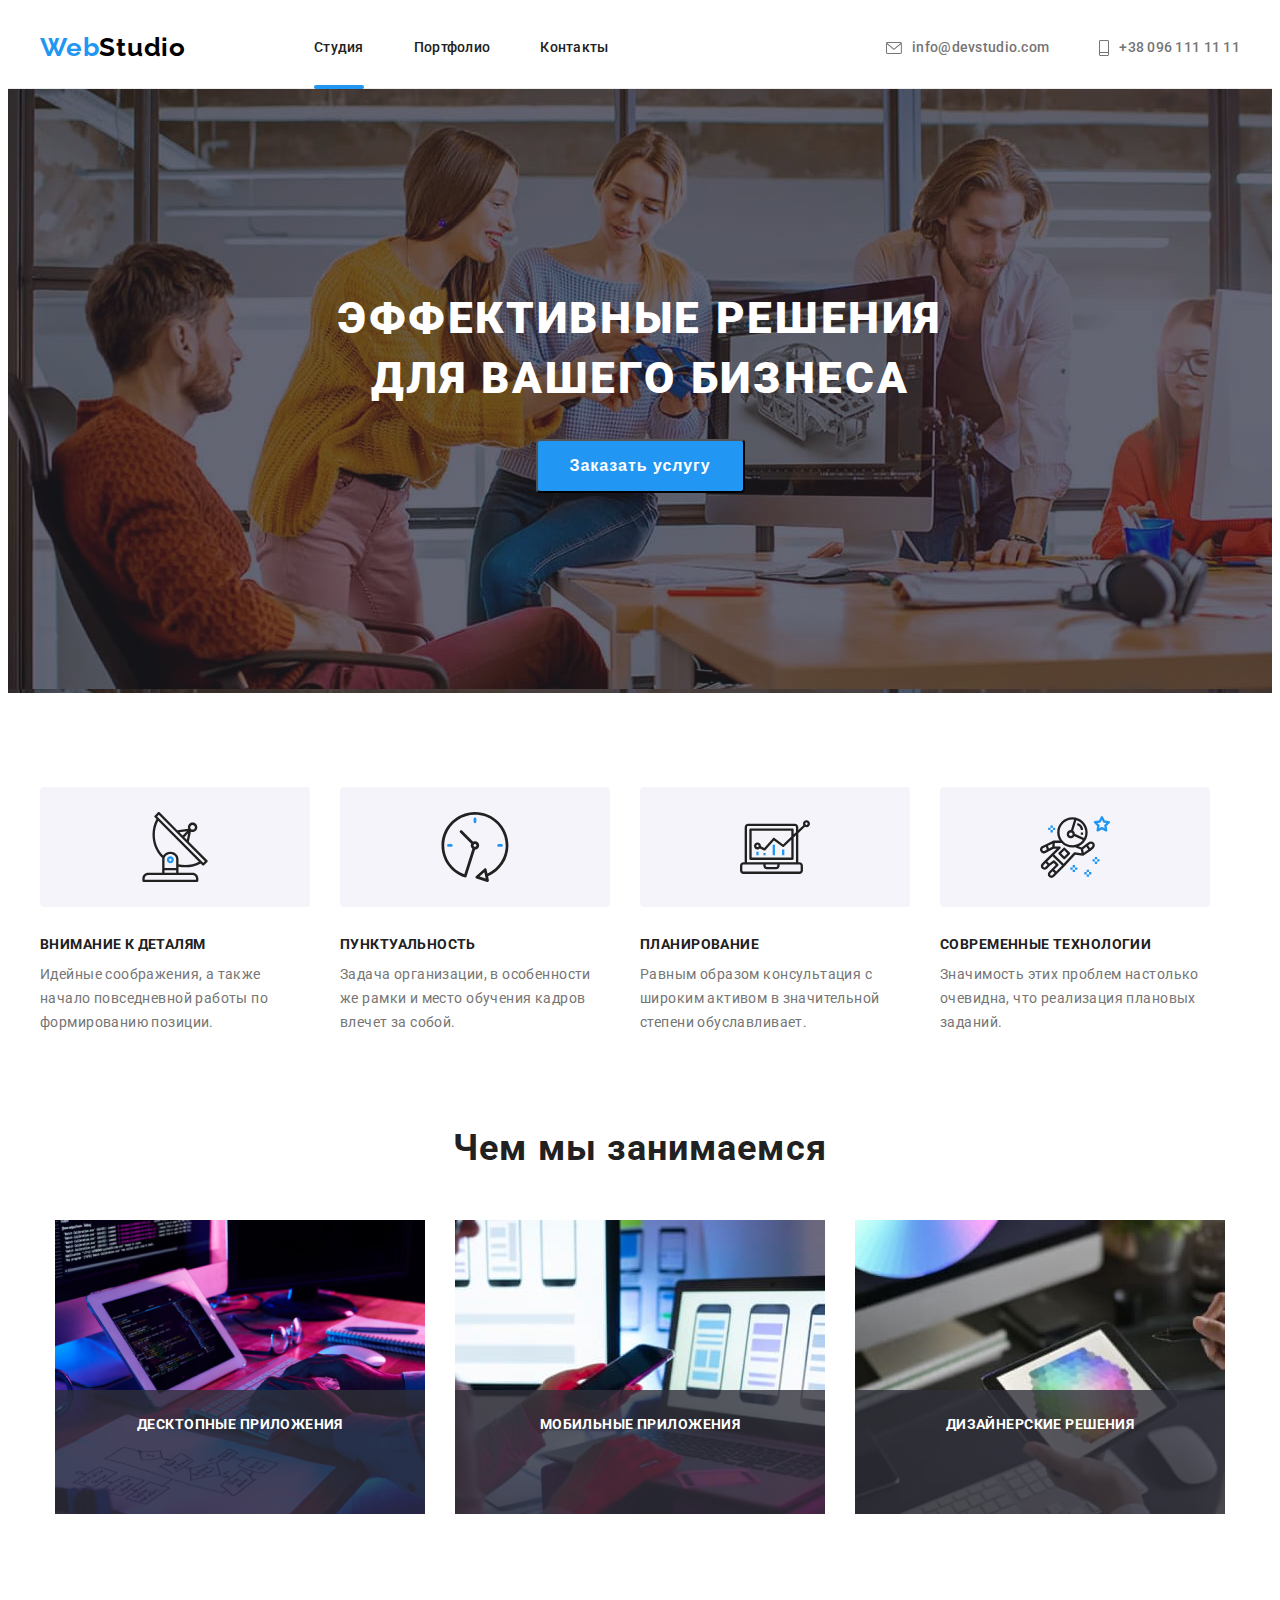
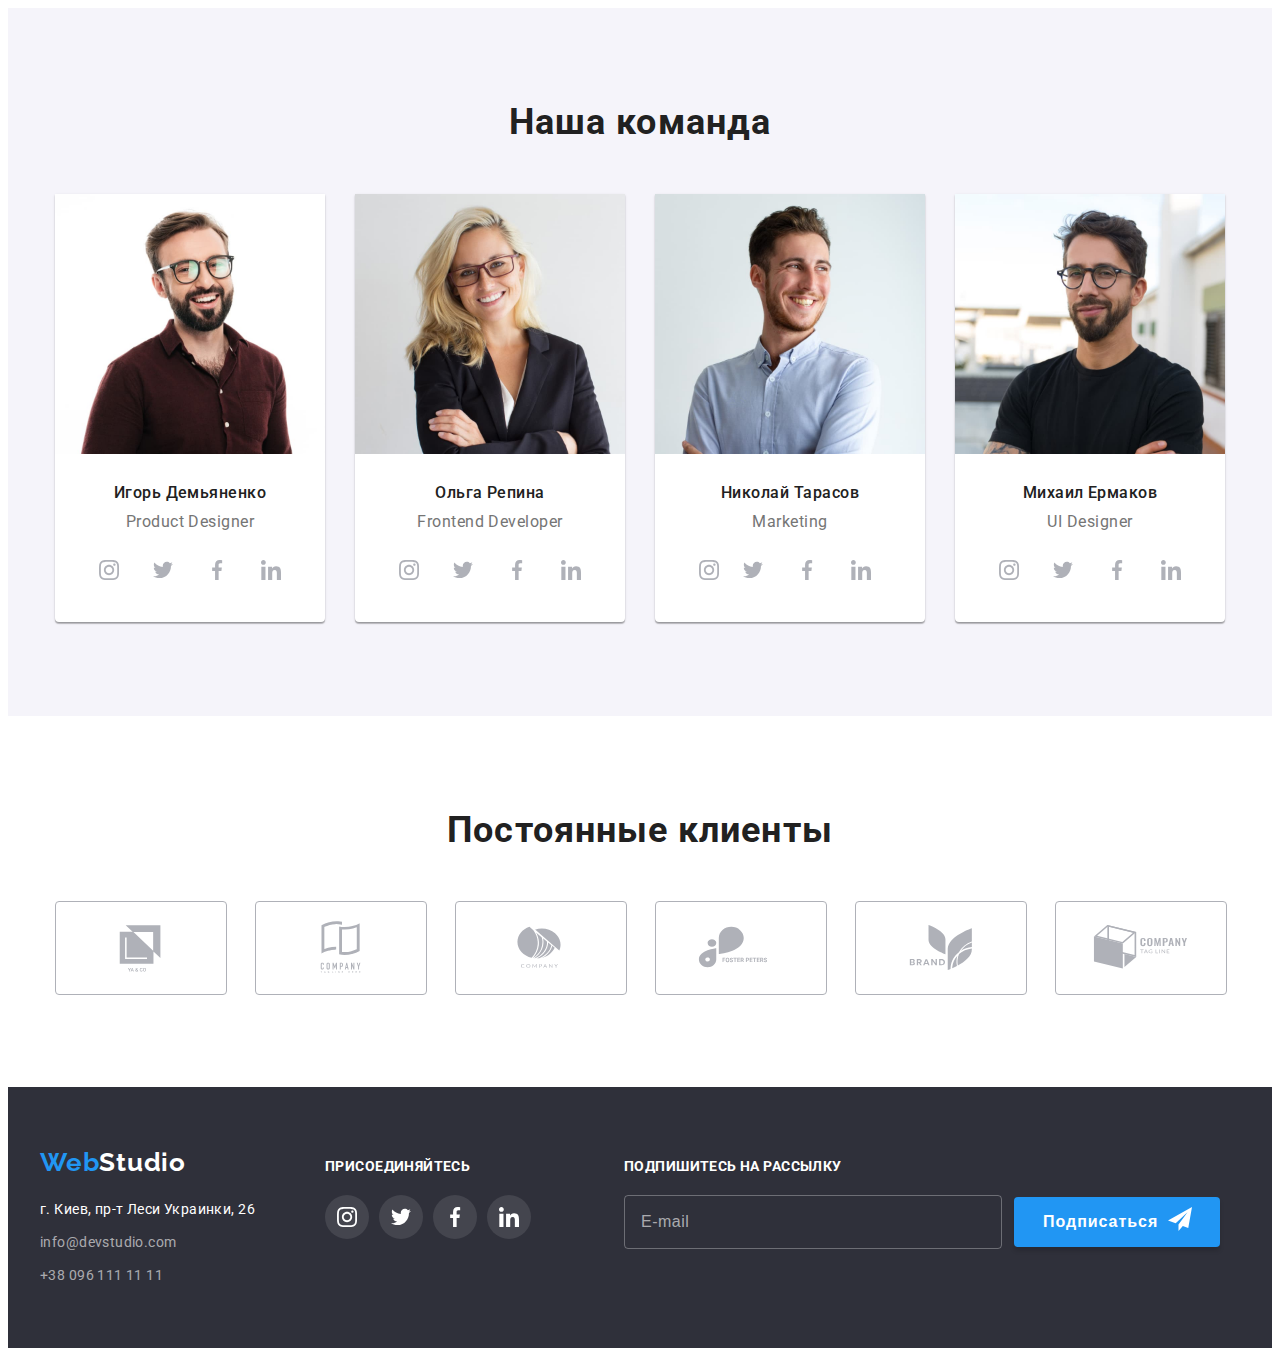
==== commit 5928dbfa: "commit-d" ====
--- a/index.html
+++ b/index.html
@@ -14,29 +14,30 @@
             crossorigin="anonymous" referrerpolicy="no-referrer" />
     <link rel="stylesheet" href="./css/normalize.css" />
     <link rel="stylesheet" href="./css/styles.css" />
+    <link rel="stylesheet" href="./css/main.min.css">
 </head>
 
 <body>
     <!-- Header -->
     <header class="header">
         <div class="container">
-       <nav class="header-navigation">
-            <a href="" class="header-logo link"><span class="header-logo-link">Web</span>Studio</a>
-            <ul class="header-list list">
-                <li class="header-item"><a class="header-link link current" href="">Студия</a></li>
-                <li class="header-item"><a class="header-link link" href="./portfolio.html">Портфолио</a></li>
-                <li class="header-item"><a class="header-link link" href="">Контакты</a></li>
+       <nav class="header__navigation">
+            <a href="" class="header-logo link"><span class="header-logo__link">Web</span>Studio</a>
+            <ul class="header__list list">
+                <li class="header__item"><a class="header__link link current" href="">Студия</a></li>
+                <li class="header__item"><a class="header__link link" href="./portfolio.html">Портфолио</a></li>
+                <li class="header__item"><a class="header__link link" href="">Контакты</a></li>
             </ul>
         </nav>
        
-        <ul class="header-right">
-            <li class="header-right-item">
-                <a class="header-mail-link" href="mailto:info@devstudio.com"><svg class="logo-mail" width="16" height="12" style="fill: currentColor;">
+        <ul class="header__adress">
+            <li class="header__adress-item">
+                <a class="header__mail-link" href="mailto:info@devstudio.com"><svg class="header__logo-mail" width="16" height="12" style="fill: currentColor;">
                     <use href="./images/icons.svg#icon-envelope-hover-1"></use>
                 </svg>info@devstudio.com</a>
              </li>
-            <li class="header-right-item">
-                <a class="header-tel-link" href="tel:+380961111111"><svg class="logo-tel" width="10" height="16" style="fill: currentColor;">
+            <li class="header__adress-item">
+                <a class="header__tel-link" href="tel:+380961111111"><svg class="header__logo-tel" width="10" height="16" style="fill: currentColor;">
                         <use href="./images/icons.svg#icon-Vector-1"></use>
                     </svg>+38 096 111 11 11</a>
              </li>
@@ -47,190 +48,190 @@
     <!-- Main -->
     <main>
         <!-- Секция "HERO" -->
-        <section class="hero-section">
-            <div class="hero-container container">
-            <h1 class="hero-title">ЭФФЕКТИВНЫЕ РЕШЕНИЯ ДЛЯ ВАШЕГО БИЗНЕСА</h1>
-            <button class="button" data-modal-open>Заказать услугу</button>
+        <section class="hero">
+            <div class="container">
+            <h1 class="hero__title">ЭФФЕКТИВНЫЕ РЕШЕНИЯ ДЛЯ ВАШЕГО БИЗНЕСА</h1>
+            <button class="hero__button" data-modal-open>Заказать услугу</button>
             </div>
         </section>
         <!-- Секция "Преимущества" -->
-        <section class="section">
-          <div class="container">
-            <h2 class="visually-hidden">Преимущества</h2>
-            <ul class="main-list list">
-                <li class="main-item">
-                    <div class="logo-box">
-                       <svg class="logo-main" width="70" height="70">
+        <section class="benefits section">
+          <div class="benefits container">
+            <h2 class="benefits__title visually-hidden">Преимущества</h2>
+            <ul class="benefits__list list">
+                <li class="benefits__item">
+                    <div class="benefits__box">
+                       <svg class="benefits__logo" width="70" height="70">
                           <use href="./images/icons.svg#icon-antenna"></use>
                        </svg>
                     </div>
-                    <h3 class="main-title-third">ВНИМАНИЕ К ДЕТАЛЯМ</h3>
-                    <p class="main-text">Идейные соображения, а также начало повседневной работы по формированию позиции.</p>
-                </li>
-                <li class="main-item">
-                    <div class="logo-box">
-                       <svg class="logo-main" width="70" height="70">
+                    <h3 class="benefits__title-third">ВНИМАНИЕ К ДЕТАЛЯМ</h3>
+                    <p class="benefits__text">Идейные соображения, а также начало повседневной работы по формированию позиции.</p>
+                </li>
+                <li class="benefits__item">
+                    <div class="benefits__box">
+                       <svg class="benefits__logo" width="70" height="70">
                           <use href="./images/icons.svg#icon-clock"></use>
                        </svg>
                     </div>
-                    <h3 class="main-title-third">ПУНКТУАЛЬНОСТЬ</h3>
-                    <p class="main-text">Задача организации, в особенности же рамки и место обучения кадров влечет за собой.</p>
-                </li>
-                <li class="main-item">
-                    <div class="logo-box">
-                       <svg class="logo-main" width="70" height="70">
+                    <h3 class="benefits__title-third">ПУНКТУАЛЬНОСТЬ</h3>
+                    <p class="benefits__text">Задача организации, в особенности же рамки и место обучения кадров влечет за собой.</p>
+                </li>
+                <li class="benefits__item">
+                    <div class="benefits__box">
+                       <svg class="benefits__logo" width="70" height="70">
                            <use href="./images/icons.svg#icon-diagram"></use>
                        </svg>
                     </div>
-                    <h3 class="main-title-third">ПЛАНИРОВАНИЕ</h3>
-                    <p class="main-text">Равным образом консультация с широким активом в значительной степени обуславливает.</p>
-                </li>
-                <li class="main-item">
-                    <div class="logo-box"> 
-                       <svg class="logo-main" width="70" height="70">
+                    <h3 class="benefits__title-third">ПЛАНИРОВАНИЕ</h3>
+                    <p class="benefits__text">Равным образом консультация с широким активом в значительной степени обуславливает.</p>
+                </li>
+                <li class="benefits__item">
+                    <div class="benefits__box"> 
+                       <svg class="benefits__logo" width="70" height="70">
                            <use href="./images/icons.svg#icon-astronaut"></use>
                        </svg>
                     </div>
-                    <h3 class="main-title-third">СОВРЕМЕННЫЕ ТЕХНОЛОГИИ</h3>
-                    <p class="main-text">Значимость этих проблем настолько очевидна, что реализация плановых заданий.</p>
+                    <h3 class="benefits__title-third">СОВРЕМЕННЫЕ ТЕХНОЛОГИИ</h3>
+                    <p class="benefits__text">Значимость этих проблем настолько очевидна, что реализация плановых заданий.</p>
                 </li>
             </ul>
             </div>
         </section>
         <!-- Секция "Чем мы занимаемся" -->
-        <section class="section about-section">
+        <section class="about section">
             <div class="container">
-            <h2 class="main-secondary-title">Чем мы занимаемся</h2>
-            <ul class="main-list list">
-                <li class="about-item">
+            <h2 class="about__secondary-title">Чем мы занимаемся</h2>
+            <ul class="about__list list">
+                <li class="about__item">
                    <img src="./images/img.jpg" alt="Человеек пишет код на клавиатуре" width="370" height="294" />
-                    <p class="about-text">ДЕСКТОПНЫЕ ПРИЛОЖЕНИЯ</p>
-                </li>
-                <li class="about-item">
+                    <p class="about__text">ДЕСКТОПНЫЕ ПРИЛОЖЕНИЯ</p>
+                </li>
+                <li class="about__item">
                     <img src="./images/img1.jpg" alt="Мобильный телефон над компьютером" width="370" height="294" />
-                    <p class="about-text">МОБИЛЬНЫЕ ПРИЛОЖЕНИЯ</p>
-                </li>
-                <li class="about-item">
+                    <p class="about__text">МОБИЛЬНЫЕ ПРИЛОЖЕНИЯ</p>
+                </li>
+                <li class="about__item">
                     <img src="./images/img2.jpg" alt="Планшет с цветовой палитрой" width="370" height="294" />
-                    <p class="about-text">ДИЗАЙНЕРСКИЕ РЕШЕНИЯ</p>
+                    <p class="about__text">ДИЗАЙНЕРСКИЕ РЕШЕНИЯ</p>
                 </li>
             </ul>
             </div>
         </section>
         <!-- Секция "Наша команда" -->
-        <section class="section team-section">
+        <section class="team section">
             <div class="container">
-               <h2 class="main-secondary-title">Наша команда</h2>
-                   <ul class="main-team list">
-                       <li class="team-content">
+               <h2 class="team__secondary-title">Наша команда</h2>
+                   <ul class="team__list list">
+                       <li class="team__content">
                          <img src="./images/img-1.jpg" alt="Фото Игорь Демьяненко" width="270" height="260" />
-                           <div  class="team-box">
-                             <h3 class="third-title">Игорь Демьяненко</h3>
-                             <p class="text">Product Designer</p>
-                             <ul class="socials-list list">
-                                <li class="socials-item">
-                                    <a class="socials-link link" href=""><svg class="team-socials" width="20" height="20">
+                           <div  class="team__box">
+                             <h3 class="team__third-title">Игорь Демьяненко</h3>
+                             <p class="team__text">Product Designer</p>
+                             <ul class="socials__list list">
+                                <li class="socials__item">
+                                    <a class="socials__link link" href=""><svg class="socials__logo" width="20" height="20">
                                             <use href="./images/icons.svg#icon-instagram-2-1"></use>
                                         </svg></a>
                                 </li>
-                                <li class="socials-item">
-                                    <a class="socials-link link" href=""><svg class="team-socials" width="20" height="20">
+                                <li class="socials__item">
+                                    <a class="socials__link link" href=""><svg class="socials__logo" width="20" height="20">
                                             <use href="./images/icons.svg#icon-twitter-1-1"></use>
                                         </svg></a>
                                 </li>
-                                <li class="socials-item">
-                                    <a class="socials-link link" href=""><svg class="team-socials" width="20" height="20">
+                                <li class="socials__item">
+                                    <a class="socials__link link" href=""><svg class="socials__logo" width="20" height="20">
                                             <use href="./images/icons.svg#icon-facebook-1-1"></use>
                                         </svg></a>
                                 </li>
-                                <li class="socials-item">
-                                    <a class="socials-link link" href=""><svg class="team-socials" width="20" height="20">
+                                <li class="socials__item">
+                                    <a class="socials__link link" href=""><svg class="socials__logo" width="20" height="20">
                                             <use href="./images/icons.svg#icon-linkedin-1-1"></use>
                                         </svg></a>
                                 </li>
                             </ul>
                            </div>
-                        <li class="team-content">
+                        <li class="team__content">
                           <img src="./images/img-2.jpg" alt="Фото Ольга Репина" width="270" heeight="260" />
-                           <div class="team-box">
-                             <h3 class="third-title">Ольга Репина</h3>
-                             <p class="text">Frontend Developer</p>
-                             <ul class="socials-list list">
-                                <li class="socials-item">
-                                     <a class="socials-link link" href=""><svg class="team-socials" width="20" height="20">
+                           <div class="team__box">
+                             <h3 class="team__third-title">Ольга Репина</h3>
+                             <p class="team__text">Frontend Developer</p>
+                             <ul class="socials__list list">
+                                <li class="socials__item">
+                                     <a class="socials__link link" href=""><svg class="socials__logo" width="20" height="20">
                                        <use href="./images/icons.svg#icon-instagram-2-1"></use>
                                        </svg></a>
                                 </li>
-                                <li class="socials-item">
-                                    <a class="socials-link link" href=""><svg class="team-socials" width="20" height="20">
+                                <li class="socials__item">
+                                    <a class="socials__link link" href=""><svg class="socials__logo" width="20" height="20">
                                             <use href="./images/icons.svg#icon-twitter-1-1"></use>
                                         </svg></a>
                                 </li>
-                                <li class="socials-item">
-                                    <a class="socials-link link" href=""><svg class="team-socials" width="20" height="20">
+                                <li class="socials__item">
+                                    <a class="socials__link link" href=""><svg class="socials__logo" width="20" height="20">
                                             <use href="./images/icons.svg#icon-facebook-1-1"></use>
                                         </svg></a>
                                 </li>
-                                <li class="socials-item">
-                                    <a class="socials-link link" href=""><svg class="team-socials" width="20" height="20">
+                                <li class="socials__item">
+                                    <a class="socials__link link" href=""><svg class="socials__logo" width="20" height="20">
                                             <use href="./images/icons.svg#icon-linkedin-1-1"></use>
                                         </svg></a>
                                 </li>
                              </ul>
                            </div>
                         </li>
-                        <li class="team-content">
+                        <li class="team__content">
                            <img src="./images/img-3.jpg" alt="Фото Николай Тарасов" width="270" height="260" />
-                           <div class="team-box">
-                              <h3 class="third-title">Николай Тарасов</h3>
-                              <p class="text">Marketing</p>
-                              <ul class="socials-list list">
+                           <div class="team__box">
+                              <h3 class="team__third-title">Николай Тарасов</h3>
+                              <p class="team__text">Marketing</p>
+                              <ul class="socials__list list">
                                 <li class="socials-item">
-                                    <a class="socials-link link" href=""><svg class="team-socials" width="20" height="20">
+                                    <a class="socials__link link" href=""><svg class="socials__logo" width="20" height="20">
                                             <use href="./images/icons.svg#icon-instagram-2-1"></use>
                                         </svg></a>
                                 </li>
-                                <li class="socials-item">
-                                    <a class="socials-link link" href=""><svg class="team-socials" width="20" height="20">
+                                <li class="socials__item">
+                                    <a class="socials__link link" href=""><svg class="socials__logo" width="20" height="20">
                                             <use href="./images/icons.svg#icon-twitter-1-1"></use>
                                         </svg></a>
                                 </li>
-                                <li class="socials-item">
-                                    <a class="socials-link link" href=""><svg class="team-socials" width="20" height="20">
+                                <li class="socials__item">
+                                    <a class="socials__link link" href=""><svg class="socials__logo" width="20" height="20">
                                             <use href="./images/icons.svg#icon-facebook-1-1"></use>
                                         </svg></a>
                                 </li>
-                                <li class="socials-item">
-                                    <a class="socials-link link" href=""><svg class="team-socials" width="20" height="20">
+                                <li class="socials__item">
+                                    <a class="socials__link link" href=""><svg class="socials__logo" width="20" height="20">
                                             <use href="./images/icons.svg#icon-linkedin-1-1"></use>
                                         </svg></a>
                                 </li>
                             </ul>
                            </div>
                         </li>
-                        <li class="team-content">
+                        <li class="team__content">
                             <img src="./images/img-4.jpg" alt="Фото Михаил Ермаков" width="270" heeight="260" />
-                            <div class="team-box">
-                              <h3 class="third-title">Михаил Ермаков</h3>
-                              <p class="text">UI Designer</p>
-                            <ul class="socials-list list">
-                                <li class="socials-item">
-                                    <a class="socials-link link" href=""><svg class="team-socials" width="20" height="20">
+                            <div class="team__box">
+                              <h3 class="team__third-title">Михаил Ермаков</h3>
+                              <p class="team__text">UI Designer</p>
+                            <ul class="socials__list list">
+                                <li class="socials__item">
+                                    <a class="socials__link link" href=""><svg class="socials__logo" width="20" height="20">
                                             <use href="./images/icons.svg#icon-instagram-2-1"></use>
                                         </svg></a>
                                 </li>
-                                <li class="socials-item">
-                                    <a class="socials-link link" href=""><svg class="team-socials" width="20" height="20">
+                                <li class="socials__item">
+                                    <a class="socials__link link" href=""><svg class="socials__logo" width="20" height="20">
                                             <use href="./images/icons.svg#icon-twitter-1-1"></use>
                                         </svg></a>
                                 </li>
-                                <li class="socials-item">
-                                    <a class="socials-link link" href=""><svg class="team-socials" width="20" height="20">
+                                <li class="socials__item">
+                                    <a class="socials__link link" href=""><svg class="socials__logo" width="20" height="20">
                                             <use href="./images/icons.svg#icon-facebook-1-1"></use>
                                         </svg></a>
                                 </li>
-                                <li class="socials-item">
-                                    <a class="socials-link link" href=""><svg class="team-socials" width="20" height="20">
+                                <li class="socials__item">
+                                    <a class="socials__link link" href=""><svg class="socials__logo" width="20" height="20">
                                             <use href="./images/icons.svg#icon-linkedin-1-1"></use>
                                         </svg></a>
                                 </li>
@@ -241,48 +242,48 @@
                   </div>
        </section>
          <!-- Секция "Наши клиенты" -->
-         <section class="clients-section section">
+         <section class="clients section">
            <div class="container">
-           <h2 class="clients-title">Постоянные клиенты</h2>
-           <ul class="clients-list list">
-               <li class="clients-item">
-                   <a class="clients-link link" href="">
-                       <svg class="clients-logo" width="106" height="60">
+           <h2 class="clients__title">Постоянные клиенты</h2>
+           <ul class="clients__list list">
+               <li class="clients__item">
+                   <a class="clients__link link" href="">
+                       <svg class="clients__logo" width="106" height="60">
                            <use href="./images/icons.svg#icon-Logo-1-2"></use>
                        </svg>
                    </a>
                </li>
-            <li class="clients-item">
-                <a class="clients-link link" href="">
-                    <svg class="clients-logo" width="106" height="60">
+            <li class="clients__item">
+                <a class="clients__link link" href="">
+                    <svg class="clients__logo" width="106" height="60">
                         <use href="./images/icons.svg#icon-Logo-1-1"></use>
                     </svg>
                 </a>
             </li>
-            <li class="clients-item">
-                <a class="clients-link link" href="">
-                    <svg class="clients-logo" width="106" height="60">
+            <li class="clients__item">
+                <a class="clients__link link" href="">
+                    <svg class="clients__logo" width="106" height="60">
                         <use href="./images/icons.svg#icon-Logo-2-1"></use>
                     </svg>
                 </a>
             </li>
-            <li class="clients-item">
-                <a class="clients-link link" href="">
-                    <svg class="clients-logo" width="106" height="60">
+            <li class="clients__item">
+                <a class="clients__link link" href="">
+                    <svg class="clients__logo" width="106" height="60">
                         <use href="./images/icons.svg#icon-Logo-3-1"></use>
                     </svg>
                 </a>
             </li>
-            <li class="clients-item">
-                <a class="clients-link link" href="">
-                    <svg class="clients-logo" width="106" height="60">
+            <li class="clients__item">
+                <a class="clients__link link" href="">
+                    <svg class="clients__logo" width="106" height="60">
                         <use href="./images/icons.svg#icon-Logo-2"></use>
                     </svg>
                 </a>
             </li>
-            <li class="clients-item">
-                <a class="clients-link link" href="">
-                    <svg class="clients-logo" width="106" height="60">
+            <li class="clients__item">
+                <a class="clients__link link" href="">
+                    <svg class="clients__logo" width="106" height="60">
                         <use href="./images/icons.svg#icon-Logo-4-1"></use>
                     </svg>
                 </a>
@@ -295,7 +296,7 @@
     <!-- Footer -->
     <footer class="footer">
         <div class="container">
-            <div class="left-footer-box">
+            <div class="footer__left-box">
             <a href="" class="header-logo-logo link"><span class="header-logo-link">Web</span>Studio</a>
              <address>
                 <a class="footer-link link" href="">г. Киев, пр-т Леси Украинки, 26</a>
--- a/css/main.min.css
+++ b/css/main.min.css
@@ -0,0 +1,3 @@
+:root{--main-title-color: #ffffff;--secondary-title-color: #212121;--accent-color: #2196f3;--main-text: #757575;--portfolio-item-shadow: 1px 4px 6px 0px rgba(0, 0, 0, 0.16),
+    0px 4px 4px 0px rgba(0, 0, 0, 0.06), 0px 1px 1px 0px rgba(0, 0, 0, 0.12)}body{font-family:"Roboto", sans-serif}p,h1,h2,h3,h4,h5,h6{margin-top:0;margin-bottom:0}ul{margin-top:0;margin-bottom:0;padding-left:0}.list{list-style:none}.link{text-decoration:none}img{display:block}.visually-hidden{position:absolute;width:1px;height:1px;margin:-1px;border:0;padding:0;white-space:nowrap;clip-path:inset(100%);clip:rect(0 0 0 0);overflow:hidden}.hero__button{display:block;font-weight:bold;font-size:16px;line-height:1.9;letter-spacing:0.06em;text-align:center;color:#ffffff;background-color:var(--accent-color);padding:10px 32px;border-radius:4px;margin-left:auto;margin-right:auto;margin-top:30px;transition:background-color 250ms cubic-bezier(0.4, 0, 0.2, 1)}.hero__button:focus,.hero__button:hover{background-color:#188ce8}.section{padding:94px 0}.container{width:1200px;padding-left:15px;padding-right:15px;margin:0 auto}.header-logo{font-family:"Raleway";font-weight:700;font-size:26px;line-height:1.19;letter-spacing:0.03em;color:var(--accent-color);color:#000000;margin-right:128px;padding-top:24px;padding-bottom:25px;transition:color 250ms cubic-bezier(0.4, 0, 0.2, 1)}.header-logo:hover,.header-logo:focus{color:var(--accent-color)}.header-logo .header-logo__link{font-family:"Raleway";font-weight:700;font-size:26px;line-height:1.19;letter-spacing:0.03em;color:var(--accent-color)}.current::after{content:"";display:block;position:absolute;left:0;width:100%;height:4px;bottom:-1px;background-color:var(--accent-color);border-radius:2px}.current::after{color:var(--accent-color)}.header{border-bottom:1px solid #ececec}.header .container{display:flex}.header__navigation{display:flex;align-items:center}.header__list{display:flex}.header__item:not(:last-child){margin-right:50px}.header__link{position:relative;display:block;font-weight:500;font-size:14px;line-height:1.14;letter-spacing:0.02em;color:#212121;padding-top:32px;padding-bottom:32px;transition:color 250ms cubic-bezier(0.4, 0, 0.2, 1)}.header__link:hover,.header__link:focus{color:var(--accent-color)}.header__adress{display:flex;align-items:center;justify-content:center;margin-left:auto}.header__adress-item{display:flex;align-items:baseline}.header__adress-item:not(:last-child){margin-right:50px}.header__mail-link{display:flex;align-items:center;padding-top:32px;padding-bottom:32px;text-decoration:none;font-weight:500;font-size:14px;line-height:1.14;letter-spacing:0.02em;color:#757575;transition:color 250ms cubic-bezier(0.4, 0, 0.2, 1)}.header__mail-link:hover,.header__mail-link:focus{color:var(--accent-color)}.header__mail-link .header__logo-mail{height:12px;fill:#757575;margin-right:10px}.header__tel-link{display:flex;align-items:center;padding-top:32px;padding-bottom:32px;font-weight:500;font-size:14px;line-height:1.14;letter-spacing:0.02em;text-decoration:none;color:#757575;transition:color 250ms cubic-bezier(0.4, 0, 0.2, 1)}.header__tel-link:hover,.header__tel-link:focus{color:var(--accent-color)}.header__tel-link .header__logo-tel{height:16px;fill:#757575;margin-right:10px}.hero{padding:200px 0;max-width:1600px;background-color:#2f303a;background-image:linear-gradient(rgba(47,48,58,0.4), rgba(47,48,58,0.4)),url(../images/heroimg/hero.jpg);margin:0 auto}.hero__title{font-weight:900;font-size:44px;line-height:1.36;letter-spacing:0.06em;text-align:center;color:var(--main-title-color);max-width:696px;height:100%;margin:0 auto}.benefits__list{display:flex;justify-content:center;max-width:1170px}.benefits__item{width:270px}.benefits__item:not(:last-child){margin-right:30px}.benefits__box{display:flex;align-items:center;justify-content:center;height:120px;background-color:#f5f4fa;border-radius:4px;margin-bottom:30px}.benefits__title-third{font-weight:700;font-size:14px;line-height:1.14;letter-spacing:0.03em;color:#212121;margin-bottom:10px}.benefits__text{font-weight:400;font-size:14px;line-height:1.7;letter-spacing:0.03em;color:var(--main-text)}.about{padding-top:0}.about__secondary-title{text-align:center;font-weight:700;font-size:36px;line-height:1.16;letter-spacing:0.03em;color:var(--secondary-title-color);margin-bottom:50px}.about__list{display:flex;justify-content:center}.about__item{position:relative;width:370px}.about__item:not(:last-child){margin-right:30px}.about__text{display:flex;justify-content:center;font-weight:700;font-size:14px;line-height:1.14;letter-spacing:0.03em;position:absolute;width:100%;height:70px;bottom:0;padding-top:27px;padding-bottom:27px;color:#ffffff;background-color:#2f303acc}.team{background-color:#f5f4fa}.team__secondary-title{text-align:center;font-weight:700;font-size:36px;line-height:1.16;letter-spacing:0.03em;color:var(--secondary-title-color);margin-bottom:50px}.team__list{display:flex;justify-content:center}.team__content{width:270px;background-color:#ffffff;border-radius:0px 0px 4px 4px;box-shadow:0px 2px 1px 0px rgba(0,0,0,0.2),0px 1px 1px 0px rgba(0,0,0,0.14),0px 1px 3px 0px rgba(0,0,0,0.12)}.team__content:not(:last-child){margin-right:30px}.team__box{padding:30px 32px;text-align:center}.team__third-title{margin-bottom:10px;font-weight:500;font-size:16px;line-height:1.18;letter-spacing:0.03em;color:#212121}.team__text{font-weight:400;font-size:16px;line-height:1.18;letter-spacing:0.03em;color:#757575;margin-bottom:16px}.clients__title{text-align:center;font-weight:700;font-size:36px;line-height:1.16;letter-spacing:0.03em;color:var(--secondary-title-color);margin-bottom:50px}.clients__list{display:flex;justify-content:center}.clients__item{width:170px;height:92px}.clients__item:not(:last-child){margin-right:30px}.clients__link{display:flex;justify-content:center;align-items:center;color:#afb1b8;width:170px;height:92px;border:1px solid #afb1b8;border-radius:4px;transition:color 250ms cubic-bezier(0.4, 0, 0.2, 1),border-color 250ms cubic-bezier(0.4, 0, 0.2, 1)}.clients__link:hover,.clients__link:focus{border-color:var(--accent-color);color:var(--accent-color)}.clients__logo{width:106px;height:60px;fill:currentColor}.clients__logo:hover,.clients__logo:focus{fill:var(--accent-color)}.footer{background-color:#2f303a;color:#ffffff;padding:60px 0}.footer .container{display:flex;align-items:baseline}.header-logo-logo{font-family:"Raleway";font-weight:700;font-size:26px;line-height:1.19;letter-spacing:0.03em;display:block;color:#ffffff;padding:0;margin:0 auto;margin-bottom:20px;transition:color 250ms cubic-bezier(0.4, 0, 0.2, 1)}.header-logo-logo:hover,.header-logo-logo:focus{color:var(--accent-color)}.header-logo-link{font-family:"Raleway";font-weight:700;font-size:26px;line-height:1.19;letter-spacing:0.03em;color:var(--accent-color)}.footer-link{display:flex;margin-bottom:9px;font-style:normal;font-weight:400;font-size:14px;line-height:1.7;letter-spacing:0.03em;color:#ffffff;transition:color 250ms cubic-bezier(0.4, 0, 0.2, 1)}.footer-link:hover,.footer-link:focus{color:var(--accent-color)}.footer-list{font-weight:400;font-size:14px;line-height:1.7;letter-spacing:0.03em;color:#ffffff}.footer-item{font-weight:400;font-size:14px;line-height:1.7;letter-spacing:0.03em;color:rgba(255,255,255,0.6)}.footer-item:not(:last-child){margin-bottom:9px}.footer-mail,.footer-tel{font-style:normal;font-weight:400;font-size:14px;line-height:1.7;letter-spacing:0.03em;color:rgba(255,255,255,0.6);transition:color 250ms cubic-bezier(0.4, 0, 0.2, 1)}.footer-mail:hover,.footer-mail:focus,.footer-tel:hover,.footer-tel:focus{color:var(--accent-color)}.right-footer-box{width:206px;height:80px;margin-left:70px}.footer-text{font-weight:700;font-size:14px;line-height:1.14;letter-spacing:0.03em;color:#ffffff;margin-bottom:20px}.socials-footer-list{display:flex;align-items:center}.socials-footer-item:not(:last-child){margin-right:10px}.socials-footer-link{display:flex;align-items:center;justify-content:center;border-radius:50%;width:44px;height:44px;border-radius:50%;background-color:#ffffff1a;transition:background-color 250ms cubic-bezier(0.4, 0, 0.2, 1)}.socials-footer-link:hover,.socials-footer-link:focus{background-color:var(--accent-color)}.team-socials-footer{fill:#ffffff;height:20px}.form-footer-text{font-weight:700;font-size:14px;line-height:1.14;letter-spacing:0.03em;color:#ffffff;margin-bottom:20px;margin-left:93px}.form-footer{display:flex;align-items:center;justify-content:center;margin-left:93px}.form-footer-input{width:358px;height:50px;padding-left:16px;background-color:transparent;border-radius:4px;border:1px solid #ffffff4d;color:#ffffff}.form-footer-input::placeholder{font-weight:400;font-size:16px;line-height:1.25;letter-spacing:0.03em;color:rgba(255,255,255,0.6)}.form-footer-input:hover,.form-footer-input:focus{outline:none;border-color:var(--accent-color)}.form-footer-send{display:inline-flex;margin-left:12px;padding:10px 28px 10px 29px;font-weight:700;font-size:16px;line-height:1.87;letter-spacing:0.06em;color:#ffffff;background-color:var(--accent-color);border:0;border-radius:4px;box-shadow:0px 4px 4px 0px rgba(0,0,0,0.15);transition:background-color 250ms cubic-bezier(0.4, 0, 0.2, 1)}.form-footer-send::after{content:"";display:block;width:24px;height:24px;margin-left:10px;background-image:url(../images/icon-send.svg);background-size:contain}.form-footer-send:hover,.form-footer-send:focus{background-color:#188ce8}.portfolio-list{display:flex;flex-wrap:wrap}.portfolio-list>.portfolio-box{flex-basis:calc(100% / 3 - 30px);width:370px;margin-right:30px;margin-bottom:30px}.portfolio-box:nth-child(3n){margin-right:0}.portfolio-box:nth-last-child(-n+3){margin-bottom:0}.portfolio-box:hover .hover-text{transform:translateY(0%)}.portfolio-item{display:block;transition:box-shadow 250ms cubic-bezier(0.4, 0, 0.2, 1)}.portfolio-item \.portfolio-item:hover,.portfolio-item:focus{box-shadow:var(--portfolio-item-shadow)}.card-thumb{position:relative;overflow:hidden}.hover-text{position:absolute;top:0;left:0;height:100%;padding:63px 24px;background-color:#2196f3e5;font-weight:400;font-size:18px;line-height:1.5;letter-spacing:0.03em;color:#ffffff;overflow:auto;transform:translateY(100%);transition:transform 250ms cubic-bezier(0.4, 0, 0.2, 1)}.card-content{padding:20px 24px;border:1px solid #eeeeee;border-top:0}.portfolio-title{font-weight:700;font-size:18px;line-height:2;letter-spacing:0.06em;color:#212121}.portfolio-text{font-weight:400;font-size:16px;line-height:1.87;letter-spacing:0.03em;color:#757575;margin-top:4px}.nav-button{display:flex;justify-content:center;margin-bottom:50px}.nav-button .btn:not(:last-child){margin-right:8px}.button-nav{font-weight:500;font-size:16px;line-height:1.6;letter-spacing:0.03em;color:#212121;background-color:#f5f4fa;border-color:#f5f4fa;border-radius:4px;padding:6px 22px;border:0;transition:background-color 250ms cubic-bezier(0.4, 0, 0.2, 1),color 250ms cubic-bezier(0.4, 0, 0.2, 1),box-shadow 250ms cubic-bezier(0.4, 0, 0.2, 1)}.button-nav:hover,.button-nav:focus{color:#ffffff;background-color:var(--accent-color);box-shadow:0px 2px 2px 0px rgba(0,0,0,0.12),0px 1px 2px 0px rgba(0,0,0,0.08),0px 3px 1px 0px rgba(0,0,0,0.1)}.backdrop{position:fixed;top:0;left:0;width:100%;height:100%;background-color:rgba(0,0,0,0.02);transition:opacity 250ms, visibility 250ms}.backdrop.is-hidden{opacity:0;pointer-events:none;visibility:hidden}.modal{position:absolute;top:50%;left:50%;transform:translate(-50%, -50%);min-width:528px;min-height:581px;padding:40px;background-color:#ffffff;border-radius:4px;box-shadow:0px 2px 1px 0px rgba(0,0,0,0.2),0px 1px 1px 0px rgba(0,0,0,0.14),0px 1px 3px 0px rgba(0,0,0,0.12)}.form{width:100%;margin-left:auto;margin-right:auto}.text-form{display:flex;align-items:center;justify-content:center;margin-bottom:30px;font-weight:700;font-size:20px;line-height:1.15;letter-spacing:0.03em;color:#212121}.form-box{width:448px;height:100%}.form-box .form-field{display:flex;flex-direction:column;margin-bottom:10px}.input-wrap{display:block;position:relative;transition:fill 250ms cubic-bezier(0.4, 0, 0.2, 1)}.input-wrap:focus-within{fill:var(--accent-color)}.input-wrap:hover{fill:var(--accent-color)}.input-wrap .form-input{width:100%;height:40px;padding:0;padding-left:42px;border:1px solid rgba(33,33,33,0.2);border-radius:4px;transition:border-color 250ms cubic-bezier(0.4, 0, 0.2, 1)}.input-wrap .form-input:hover,.input-wrap .form-input:focus{outline:none;border-color:var(--accent-color)}.input-wrap .form-logo{position:absolute;left:15px;top:50%;transform:translateY(-50%)}.form-label{font-weight:400;font-size:12px;line-height:1.16;letter-spacing:0.01em;color:#757575;margin-bottom:4px}.form-field-textarea{display:flex;flex-direction:column;margin-bottom:20px}.form-field-textarea:focus,.form-field-textarea:hover{outline:none}.textarea{height:120px;padding:0;padding:12px 16px;border:1px solid rgba(33,33,33,0.2);border-radius:4px;resize:none;transition:border-color 250ms cubic-bezier(0.4, 0, 0.2, 1)}.textarea::placeholder{font-weight:400;font-size:12px;line-height:1.16;letter-spacing:0.01em;color:rgba(117,117,117,0.5)}.textarea:hover,.textarea:focus{outline:none;border-color:var(--accent-color)}.form-field-checkbox{display:flex;align-items:center;justify-content:center;margin-bottom:30px}.checkbox-label{display:flex;align-items:center;font-weight:400;font-size:14px;line-height:1.71;letter-spacing:0.03em;color:#757575}.checkbox-label::before{content:"";display:block;width:16px;height:15px;border:2px solid #212121;border-radius:2px;margin-right:7px}.checkbox-input:checked+.checkbox-label::before{background:var(--accent-color);background-image:url(../images/check.svg);background-repeat:var(--accent-color);background-size:contain;background-position:center;border:0}.checkbox-label .form-link{color:var(--accent-color);border:0;margin-left:5px}.modal-button{position:absolute;top:8px;right:8px;width:30px;height:30px;border-radius:50%;border:1px solid #0000001a;background-color:unset;transition:fill 250ms cubic-bezier(0.4, 0, 0.2, 1)}.modal-button:hover,.modal-button:focus{fill:var(--accent-color)}.send{display:block;margin-left:auto;margin-right:auto;font-weight:700;font-size:16px;line-height:1.87;letter-spacing:0.06em;color:#ffffff;background-color:var(--accent-color);border:0;border-radius:4px;box-shadow:0px 4px 4px 0px rgba(0,0,0,0.15);padding:10px 55px 10px 56px;transition:background-color 250ms cubic-bezier(0.4, 0, 0.2, 1)}.send.send:focus,.send.send:hover{background-color:#188ce8}.socials__list{display:flex;align-items:center;max-width:206px}.socials__item:not(:last-child){margin-right:10px}.socials__link{display:flex;align-items:center;justify-content:center;border-radius:50%;width:44px;height:44px;color:#afb1b8;transition:color 250ms cubic-bezier(0.4, 0, 0.2, 1),background-color 250ms cubic-bezier(0.4, 0, 0.2, 1)}.socials__link:hover,.socials__link:focus{background-color:var(--accent-color);color:#ffffff}.socials__logo{height:20px;fill:currentColor}.socials__logo:hover,.socials__logo:focus{fill:#ffffff}
+/*# sourceMappingURL=main.min.css.map */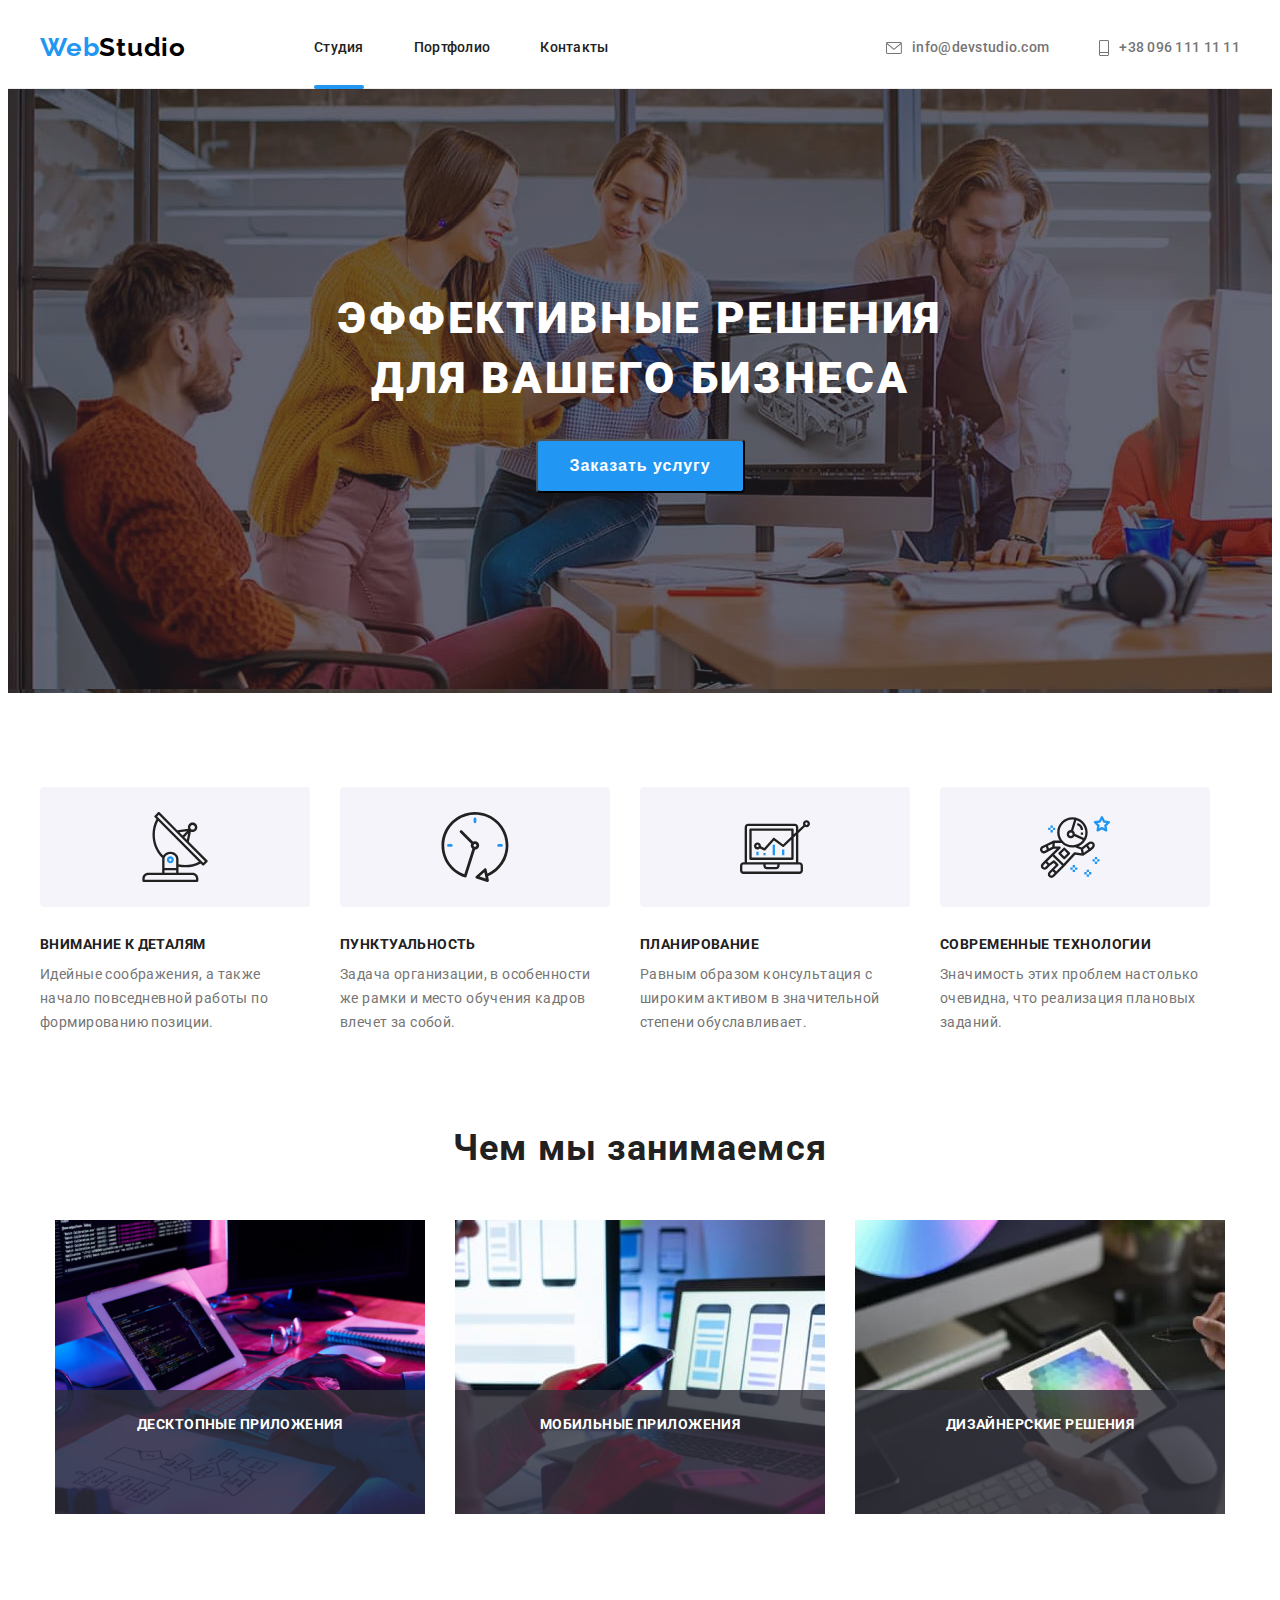
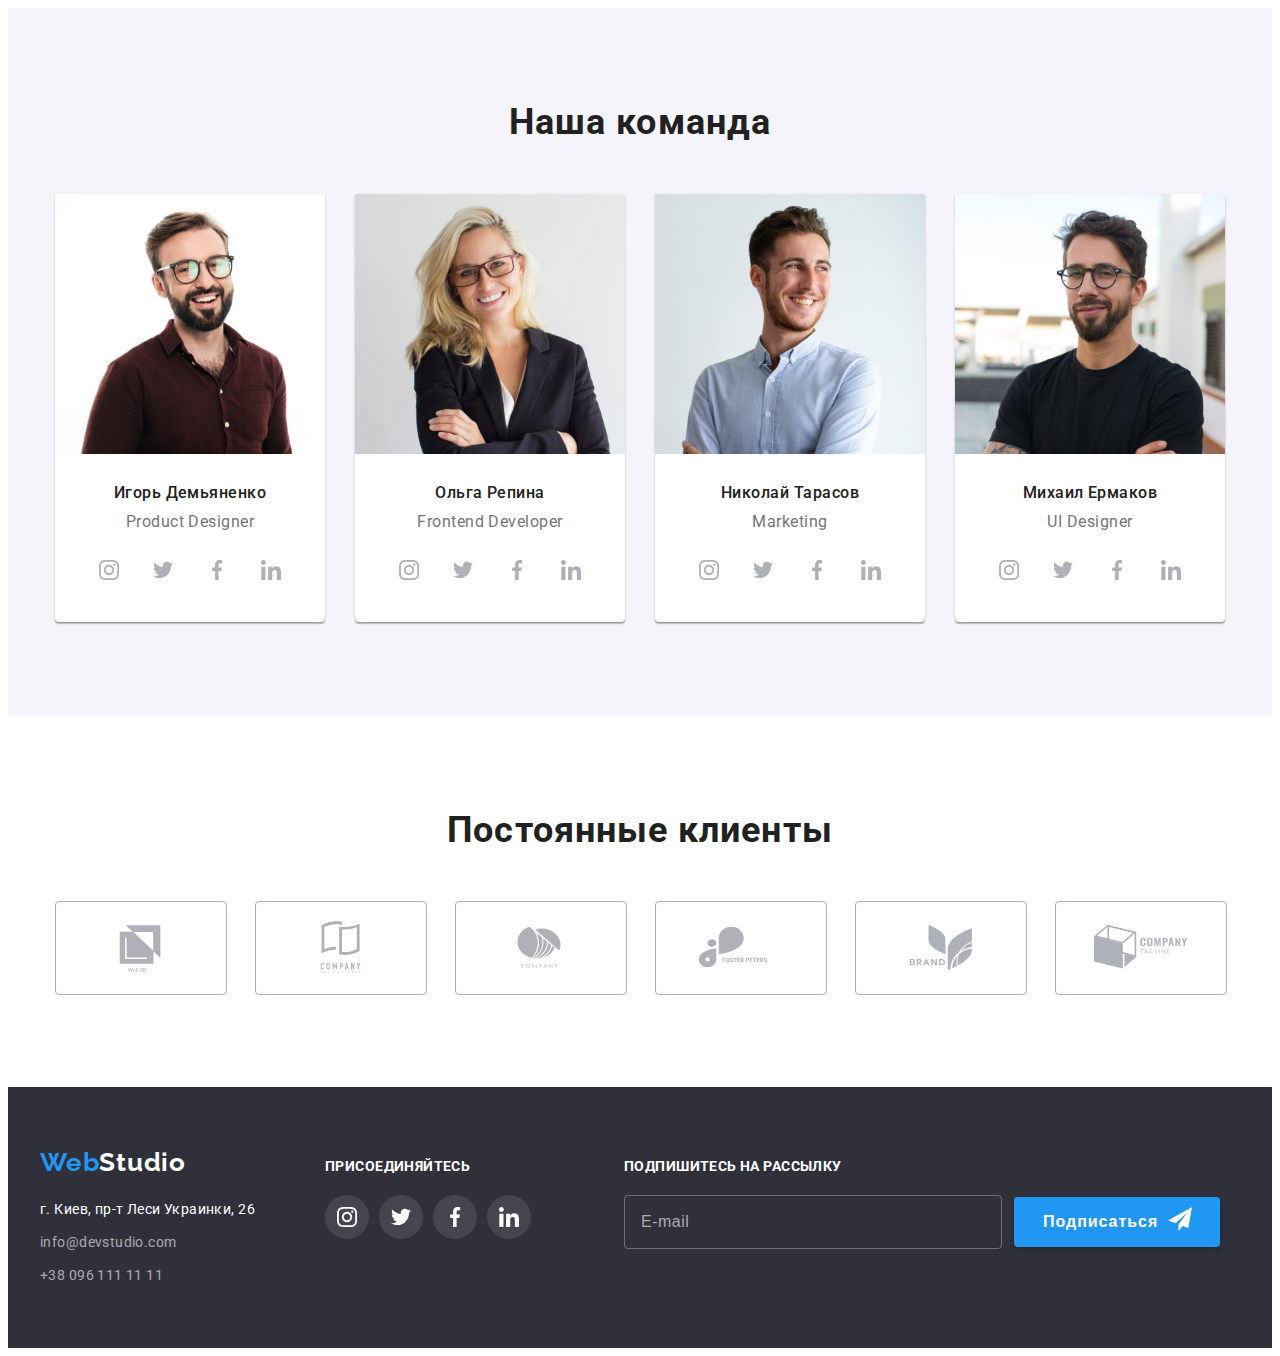
==== commit 44a01221: "commit-f" ====
--- a/index.html
+++ b/index.html
@@ -21,23 +21,23 @@
     <!-- Header -->
     <header class="header">
         <div class="container">
-       <nav class="header__navigation">
-            <a href="" class="header-logo link"><span class="header-logo__link">Web</span>Studio</a>
-            <ul class="header__list list">
-                <li class="header__item"><a class="header__link link current" href="">Студия</a></li>
-                <li class="header__item"><a class="header__link link" href="./portfolio.html">Портфолио</a></li>
-                <li class="header__item"><a class="header__link link" href="">Контакты</a></li>
+       <nav class="header-navigation">
+            <a href="" class="header__logo logo link"><span class="header__link logo">Web</span>Studio</a>
+            <ul class="header-list list">
+                <li class="header-list__item"><a class="header-list__link link current" href="">Студия</a></li>
+                <li class="header-list__item"><a class="header-list__link link" href="./portfolio.html">Портфолио</a></li>
+                <li class="header-list__item"><a class="header-list__link link" href="">Контакты</a></li>
             </ul>
         </nav>
        
-        <ul class="header__adress">
-            <li class="header__adress-item">
-                <a class="header__mail-link" href="mailto:info@devstudio.com"><svg class="header__logo-mail" width="16" height="12" style="fill: currentColor;">
+        <ul class="header__header-adress header-adress">
+            <li class="header-adress__item">
+                <a class="header-adress__mail-link" href="mailto:info@devstudio.com"><svg class="header-adress__logo-mail" width="16" height="12" style="fill: currentColor;">
                     <use href="./images/icons.svg#icon-envelope-hover-1"></use>
                 </svg>info@devstudio.com</a>
              </li>
-            <li class="header__adress-item">
-                <a class="header__tel-link" href="tel:+380961111111"><svg class="header__logo-tel" width="10" height="16" style="fill: currentColor;">
+            <li class="header-adress__item">
+                <a class="header-adress__tel-link" href="tel:+380961111111"><svg class="header-adress__logo-tel" width="10" height="16" style="fill: currentColor;">
                         <use href="./images/icons.svg#icon-Vector-1"></use>
                     </svg>+38 096 111 11 11</a>
              </li>
@@ -51,49 +51,49 @@
         <section class="hero">
             <div class="container">
             <h1 class="hero__title">ЭФФЕКТИВНЫЕ РЕШЕНИЯ ДЛЯ ВАШЕГО БИЗНЕСА</h1>
-            <button class="hero__button" data-modal-open>Заказать услугу</button>
+            <button class="hero__button button" data-modal-open>Заказать услугу</button>
             </div>
         </section>
         <!-- Секция "Преимущества" -->
         <section class="benefits section">
-          <div class="benefits container">
+          <div class="container">
             <h2 class="benefits__title visually-hidden">Преимущества</h2>
-            <ul class="benefits__list list">
-                <li class="benefits__item">
-                    <div class="benefits__box">
-                       <svg class="benefits__logo" width="70" height="70">
+            <ul class="benefits-list list">
+                <li class="benefits-list__item">
+                    <div class="benefits-list__box">
+                       <svg class="benefits-list__logo" width="70" height="70">
                           <use href="./images/icons.svg#icon-antenna"></use>
                        </svg>
                     </div>
-                    <h3 class="benefits__title-third">ВНИМАНИЕ К ДЕТАЛЯМ</h3>
-                    <p class="benefits__text">Идейные соображения, а также начало повседневной работы по формированию позиции.</p>
-                </li>
-                <li class="benefits__item">
-                    <div class="benefits__box">
-                       <svg class="benefits__logo" width="70" height="70">
+                    <h3 class="benefits-list__title-third">ВНИМАНИЕ К ДЕТАЛЯМ</h3>
+                    <p class="benefits-list__text">Идейные соображения, а также начало повседневной работы по формированию позиции.</p>
+                </li>
+                <li class="benefits-list__item">
+                    <div class="benefits-list__box">
+                       <svg class="benefits-list__logo" width="70" height="70">
                           <use href="./images/icons.svg#icon-clock"></use>
                        </svg>
                     </div>
-                    <h3 class="benefits__title-third">ПУНКТУАЛЬНОСТЬ</h3>
-                    <p class="benefits__text">Задача организации, в особенности же рамки и место обучения кадров влечет за собой.</p>
-                </li>
-                <li class="benefits__item">
-                    <div class="benefits__box">
-                       <svg class="benefits__logo" width="70" height="70">
+                    <h3 class="benefits-list__title-third">ПУНКТУАЛЬНОСТЬ</h3>
+                    <p class="benefits-list__text">Задача организации, в особенности же рамки и место обучения кадров влечет за собой.</p>
+                </li>
+                <li class="benefits-list__item">
+                    <div class="benefits-list__box">
+                       <svg class="benefits-list__logo" width="70" height="70">
                            <use href="./images/icons.svg#icon-diagram"></use>
                        </svg>
                     </div>
-                    <h3 class="benefits__title-third">ПЛАНИРОВАНИЕ</h3>
-                    <p class="benefits__text">Равным образом консультация с широким активом в значительной степени обуславливает.</p>
-                </li>
-                <li class="benefits__item">
-                    <div class="benefits__box"> 
-                       <svg class="benefits__logo" width="70" height="70">
+                    <h3 class="benefits-list__title-third">ПЛАНИРОВАНИЕ</h3>
+                    <p class="benefits-list__text">Равным образом консультация с широким активом в значительной степени обуславливает.</p>
+                </li>
+                <li class="benefits-list__item">
+                    <div class="benefits-list__box"> 
+                       <svg class="benefits-list__logo" width="70" height="70">
                            <use href="./images/icons.svg#icon-astronaut"></use>
                        </svg>
                     </div>
-                    <h3 class="benefits__title-third">СОВРЕМЕННЫЕ ТЕХНОЛОГИИ</h3>
-                    <p class="benefits__text">Значимость этих проблем настолько очевидна, что реализация плановых заданий.</p>
+                    <h3 class="benefits-list__title-third">СОВРЕМЕННЫЕ ТЕХНОЛОГИИ</h3>
+                    <p class="benefits-list__text">Значимость этих проблем настолько очевидна, что реализация плановых заданий.</p>
                 </li>
             </ul>
             </div>
@@ -102,18 +102,18 @@
         <section class="about section">
             <div class="container">
             <h2 class="about__secondary-title">Чем мы занимаемся</h2>
-            <ul class="about__list list">
-                <li class="about__item">
+            <ul class="about-list list">
+                <li class="about-list__item">
                    <img src="./images/img.jpg" alt="Человеек пишет код на клавиатуре" width="370" height="294" />
-                    <p class="about__text">ДЕСКТОПНЫЕ ПРИЛОЖЕНИЯ</p>
-                </li>
-                <li class="about__item">
+                    <p class="about-list__text">ДЕСКТОПНЫЕ ПРИЛОЖЕНИЯ</p>
+                </li>
+                <li class="about-list__item">
                     <img src="./images/img1.jpg" alt="Мобильный телефон над компьютером" width="370" height="294" />
-                    <p class="about__text">МОБИЛЬНЫЕ ПРИЛОЖЕНИЯ</p>
-                </li>
-                <li class="about__item">
+                    <p class="about-list__text">МОБИЛЬНЫЕ ПРИЛОЖЕНИЯ</p>
+                </li>
+                <li class="about-list__item">
                     <img src="./images/img2.jpg" alt="Планшет с цветовой палитрой" width="370" height="294" />
-                    <p class="about__text">ДИЗАЙНЕРСКИЕ РЕШЕНИЯ</p>
+                    <p class="about-list__text">ДИЗАЙНЕРСКИЕ РЕШЕНИЯ</p>
                 </li>
             </ul>
             </div>
@@ -122,116 +122,116 @@
         <section class="team section">
             <div class="container">
                <h2 class="team__secondary-title">Наша команда</h2>
-                   <ul class="team__list list">
-                       <li class="team__content">
+                   <ul class="team-list list">
+                       <li class="team-list__content">
                          <img src="./images/img-1.jpg" alt="Фото Игорь Демьяненко" width="270" height="260" />
-                           <div  class="team__box">
-                             <h3 class="team__third-title">Игорь Демьяненко</h3>
-                             <p class="team__text">Product Designer</p>
-                             <ul class="socials__list list">
-                                <li class="socials__item">
-                                    <a class="socials__link link" href=""><svg class="socials__logo" width="20" height="20">
+                           <div  class="team-list__box">
+                             <h3 class="team-list__third-title">Игорь Демьяненко</h3>
+                             <p class="team-list__text">Product Designer</p>
+                             <ul class="socials-list list">
+                                <li class="socials-list__item">
+                                    <a class="socials-list__link link" href=""><svg class="socials-list__logo" width="20" height="20">
                                             <use href="./images/icons.svg#icon-instagram-2-1"></use>
                                         </svg></a>
                                 </li>
-                                <li class="socials__item">
-                                    <a class="socials__link link" href=""><svg class="socials__logo" width="20" height="20">
+                                <li class="socials-list__item">
+                                    <a class="socials-list__link link" href=""><svg class="socials-list__logo" width="20" height="20">
                                             <use href="./images/icons.svg#icon-twitter-1-1"></use>
                                         </svg></a>
                                 </li>
-                                <li class="socials__item">
-                                    <a class="socials__link link" href=""><svg class="socials__logo" width="20" height="20">
+                                <li class="socials-list__item">
+                                    <a class="socials-list__link link" href=""><svg class="socials-list__logo" width="20" height="20">
                                             <use href="./images/icons.svg#icon-facebook-1-1"></use>
                                         </svg></a>
                                 </li>
-                                <li class="socials__item">
-                                    <a class="socials__link link" href=""><svg class="socials__logo" width="20" height="20">
+                                <li class="socials-list__item">
+                                    <a class="socials-list__link link" href=""><svg class="socials-list__logo" width="20" height="20">
                                             <use href="./images/icons.svg#icon-linkedin-1-1"></use>
                                         </svg></a>
                                 </li>
                             </ul>
                            </div>
-                        <li class="team__content">
+                        <li class="team-list__content">
                           <img src="./images/img-2.jpg" alt="Фото Ольга Репина" width="270" heeight="260" />
-                           <div class="team__box">
-                             <h3 class="team__third-title">Ольга Репина</h3>
-                             <p class="team__text">Frontend Developer</p>
-                             <ul class="socials__list list">
-                                <li class="socials__item">
-                                     <a class="socials__link link" href=""><svg class="socials__logo" width="20" height="20">
+                           <div class="team-list__box">
+                             <h3 class="team-list__third-title">Ольга Репина</h3>
+                             <p class="team-list__text">Frontend Developer</p>
+                             <ul class="socials-list list">
+                                <li class="socials-list__item">
+                                     <a class="socials-list__link link" href=""><svg class="socials-list__logo" width="20" height="20">
                                        <use href="./images/icons.svg#icon-instagram-2-1"></use>
                                        </svg></a>
                                 </li>
-                                <li class="socials__item">
-                                    <a class="socials__link link" href=""><svg class="socials__logo" width="20" height="20">
+                                <li class="socials-list__item">
+                                    <a class="socials-list__link link" href=""><svg class="socials-list__logo" width="20" height="20">
                                             <use href="./images/icons.svg#icon-twitter-1-1"></use>
                                         </svg></a>
                                 </li>
-                                <li class="socials__item">
-                                    <a class="socials__link link" href=""><svg class="socials__logo" width="20" height="20">
+                                <li class="socials-list__item">
+                                    <a class="socials-list__link link" href=""><svg class="socials-list__logo" width="20" height="20">
                                             <use href="./images/icons.svg#icon-facebook-1-1"></use>
                                         </svg></a>
                                 </li>
-                                <li class="socials__item">
-                                    <a class="socials__link link" href=""><svg class="socials__logo" width="20" height="20">
+                                <li class="socials-list__item">
+                                    <a class="socials-list__link link" href=""><svg class="socials-list__logo" width="20" height="20">
                                             <use href="./images/icons.svg#icon-linkedin-1-1"></use>
                                         </svg></a>
                                 </li>
                              </ul>
                            </div>
                         </li>
-                        <li class="team__content">
+                        <li class="team-list__content">
                            <img src="./images/img-3.jpg" alt="Фото Николай Тарасов" width="270" height="260" />
-                           <div class="team__box">
-                              <h3 class="team__third-title">Николай Тарасов</h3>
-                              <p class="team__text">Marketing</p>
-                              <ul class="socials__list list">
-                                <li class="socials-item">
-                                    <a class="socials__link link" href=""><svg class="socials__logo" width="20" height="20">
+                           <div class="team-list__box">
+                              <h3 class="team-list__third-title">Николай Тарасов</h3>
+                              <p class="team-list__text">Marketing</p>
+                              <ul class="socials-list list">
+                                <li class="socials-list__item">
+                                    <a class="socials-list__link link" href=""><svg class="socials-list__logo" width="20" height="20">
                                             <use href="./images/icons.svg#icon-instagram-2-1"></use>
                                         </svg></a>
                                 </li>
-                                <li class="socials__item">
-                                    <a class="socials__link link" href=""><svg class="socials__logo" width="20" height="20">
+                                <li class="socials-list__item">
+                                    <a class="socials-list__link link" href=""><svg class="socials-list__logo" width="20" height="20">
                                             <use href="./images/icons.svg#icon-twitter-1-1"></use>
                                         </svg></a>
                                 </li>
-                                <li class="socials__item">
-                                    <a class="socials__link link" href=""><svg class="socials__logo" width="20" height="20">
+                                <li class="socials-list__item">
+                                    <a class="socials-list__link link" href=""><svg class="socials-list__logo" width="20" height="20">
                                             <use href="./images/icons.svg#icon-facebook-1-1"></use>
                                         </svg></a>
                                 </li>
-                                <li class="socials__item">
-                                    <a class="socials__link link" href=""><svg class="socials__logo" width="20" height="20">
-                                            <use href="./images/icons.svg#icon-linkedin-1-1"></use>
+                                <li class="socials-list__item">
+                                    <a class="socials-list__link link" href=""><svg class="socials-list__logo" width="20" height="20">
+                                             <use href="./images/icons.svg#icon-linkedin-1-1"></use>
                                         </svg></a>
                                 </li>
                             </ul>
                            </div>
                         </li>
-                        <li class="team__content">
+                        <li class="team-list__content">
                             <img src="./images/img-4.jpg" alt="Фото Михаил Ермаков" width="270" heeight="260" />
-                            <div class="team__box">
-                              <h3 class="team__third-title">Михаил Ермаков</h3>
-                              <p class="team__text">UI Designer</p>
-                            <ul class="socials__list list">
-                                <li class="socials__item">
-                                    <a class="socials__link link" href=""><svg class="socials__logo" width="20" height="20">
+                            <div class="team-list__box">
+                              <h3 class="team-list__third-title">Михаил Ермаков</h3>
+                              <p class="team-list__text">UI Designer</p>
+                            <ul class="socials-list list">
+                                <li class="socials-list__item">
+                                    <a class="socials-list__link link" href=""><svg class="socials-list__logo" width="20" height="20">
                                             <use href="./images/icons.svg#icon-instagram-2-1"></use>
                                         </svg></a>
                                 </li>
-                                <li class="socials__item">
-                                    <a class="socials__link link" href=""><svg class="socials__logo" width="20" height="20">
+                                <li class="socials-list__item">
+                                    <a class="socials-list__link link" href=""><svg class="socials-list__logo" width="20" height="20">
                                             <use href="./images/icons.svg#icon-twitter-1-1"></use>
                                         </svg></a>
                                 </li>
-                                <li class="socials__item">
-                                    <a class="socials__link link" href=""><svg class="socials__logo" width="20" height="20">
+                                <li class="socials-list__item">
+                                    <a class="socials-list__link link" href=""><svg class="socials-list__logo" width="20" height="20">
                                             <use href="./images/icons.svg#icon-facebook-1-1"></use>
                                         </svg></a>
                                 </li>
-                                <li class="socials__item">
-                                    <a class="socials__link link" href=""><svg class="socials__logo" width="20" height="20">
+                                <li class="socials-list__item">
+                                    <a class="socials-list__link link" href=""><svg class="socials-list__logo" width="20" height="20">
                                             <use href="./images/icons.svg#icon-linkedin-1-1"></use>
                                         </svg></a>
                                 </li>
@@ -245,45 +245,45 @@
          <section class="clients section">
            <div class="container">
            <h2 class="clients__title">Постоянные клиенты</h2>
-           <ul class="clients__list list">
-               <li class="clients__item">
-                   <a class="clients__link link" href="">
-                       <svg class="clients__logo" width="106" height="60">
+           <ul class="clients-list list">
+               <li class="clients-list__item">
+                   <a class="clients-list__link link" href="">
+                       <svg class="clients-list__logo" width="106" height="60">
                            <use href="./images/icons.svg#icon-Logo-1-2"></use>
                        </svg>
                    </a>
                </li>
-            <li class="clients__item">
-                <a class="clients__link link" href="">
-                    <svg class="clients__logo" width="106" height="60">
+            <li class="clients-list__item">
+                <a class="clients-list__link link" href="">
+                    <svg class="clients-list__logo" width="106" height="60">
                         <use href="./images/icons.svg#icon-Logo-1-1"></use>
                     </svg>
                 </a>
             </li>
-            <li class="clients__item">
-                <a class="clients__link link" href="">
-                    <svg class="clients__logo" width="106" height="60">
+            <li class="clients-list__item">
+                <a class="clients-list__link link" href="">
+                    <svg class="clients-list__logo" width="106" height="60">
                         <use href="./images/icons.svg#icon-Logo-2-1"></use>
                     </svg>
                 </a>
             </li>
-            <li class="clients__item">
-                <a class="clients__link link" href="">
-                    <svg class="clients__logo" width="106" height="60">
+            <li class="clients-list__item">
+                <a class="clients-list__link link" href="">
+                    <svg class="clients-list__logo" width="106" height="60">
                         <use href="./images/icons.svg#icon-Logo-3-1"></use>
                     </svg>
                 </a>
             </li>
-            <li class="clients__item">
-                <a class="clients__link link" href="">
-                    <svg class="clients__logo" width="106" height="60">
+            <li class="clients-list__item">
+                <a class="clients-list__link link" href="">
+                    <svg class="clients-list__logo" width="106" height="60">
                         <use href="./images/icons.svg#icon-Logo-2"></use>
                     </svg>
                 </a>
             </li>
-            <li class="clients__item">
-                <a class="clients__link link" href="">
-                    <svg class="clients__logo" width="106" height="60">
+            <li class="clients-list__item">
+                <a class="clients-list__link link" href="">
+                    <svg class="clients-list__logo" width="106" height="60">
                         <use href="./images/icons.svg#icon-Logo-4-1"></use>
                     </svg>
                 </a>
@@ -296,40 +296,40 @@
     <!-- Footer -->
     <footer class="footer">
         <div class="container">
-            <div class="footer__left-box">
-            <a href="" class="header-logo-logo link"><span class="header-logo-link">Web</span>Studio</a>
+            <div class="left-box">
+            <a href="" class="header__footer-logo link"><span class="header__link">Web</span>Studio</a>
              <address>
-                <a class="footer-link link" href="">г. Киев, пр-т Леси Украинки, 26</a>
-                <ul class="footer-list list">
-                    <li class="footer-item">
-                        <a class="footer-mail link" href="mailto:info@devstudio.com">info@devstudio.com</a>
-                    </li>
-                    <li class="footer-item">
-                        <a class="footer-tel link" href="tel:+380961111111">+38 096 111 11 11</a>
+                <a class="left-box__link link" href="">г. Киев, пр-т Леси Украинки, 26</a>
+                <ul class="left-list list">
+                    <li class="left-list__item">
+                        <a class="left-list__mail link" href="mailto:info@devstudio.com">info@devstudio.com</a>
+                    </li>
+                    <li class="left-list__item">
+                        <a class="left-list__tel link" href="tel:+380961111111">+38 096 111 11 11</a>
                     </li>
                 </ul>
             </address>
             </div>
-            <div class="right-footer-box">
-                <p class="footer-text">ПРИСОЕДИНЯЙТЕСЬ</p>
-                <ul class="socials-footer-list list">
-                    <li class="socials-footer-item">
-                        <a class="socials-footer-link link" href=""><svg class="team-socials-footer" width="20" height="20">
+            <div class="footer__right-box right-box">
+                <p class="right-box__text">ПРИСОЕДИНЯЙТЕСЬ</p>
+                <ul class="footer__socials-list socials-list list">
+                    <li class="socials-list__item">
+                        <a class="socials-list__link socials-list__link_backgroud_dark link" href=""><svg class="socials-list__logo logo_color_light" width="20" height="20">
                                 <use href="./images/icons.svg#icon-instagram-2-1"></use>
                             </svg></a>
                     </li>
-                    <li class="socials-footer-item">
-                        <a class="socials-footer-link link" href=""><svg class="team-socials-footer" width="20" height="20">
+                    <li class="socials-list__item">
+                        <a class="socials-list__link socials-list__link_backgroud_dark link" href=""><svg class="socials-list__logo logo_color_light" width="20" height="20">
                                 <use href="./images/icons.svg#icon-twitter-1-1"></use>
                             </svg></a>
                     </li>
-                    <li class="socials-footer-item">
-                        <a class="socials-footer-link link" href=""><svg class="team-socials-footer" width="20" height="20">
+                    <li class="socials-list__item">
+                        <a class="socials-list__link socials-list__link_backgroud_dark link" href=""><svg class="socials-list__logo logo_color_light" width="20" height="20">
                                 <use href="./images/icons.svg#icon-facebook-1-1"></use>
                             </svg></a>
                     </li>
-                    <li class="socials-item-footer">
-                        <a class="socials-footer-link link" href=""><svg class="team-socials-footer" width="20" height="20">
+                    <li class="socials-list__item">
+                        <a class="socials-list__link socials-list__link_backgroud_dark link" href=""><svg class="socials-list__logo logo_color_light" width="20" height="20">
                                 <use href="./images/icons.svg#icon-linkedin-1-1"></use>
                             </svg></a>
                     </li>
--- a/css/main.min.css
+++ b/css/main.min.css
@@ -1,3 +1,3 @@
 :root{--main-title-color: #ffffff;--secondary-title-color: #212121;--accent-color: #2196f3;--main-text: #757575;--portfolio-item-shadow: 1px 4px 6px 0px rgba(0, 0, 0, 0.16),
-    0px 4px 4px 0px rgba(0, 0, 0, 0.06), 0px 1px 1px 0px rgba(0, 0, 0, 0.12)}body{font-family:"Roboto", sans-serif}p,h1,h2,h3,h4,h5,h6{margin-top:0;margin-bottom:0}ul{margin-top:0;margin-bottom:0;padding-left:0}.list{list-style:none}.link{text-decoration:none}img{display:block}.visually-hidden{position:absolute;width:1px;height:1px;margin:-1px;border:0;padding:0;white-space:nowrap;clip-path:inset(100%);clip:rect(0 0 0 0);overflow:hidden}.hero__button{display:block;font-weight:bold;font-size:16px;line-height:1.9;letter-spacing:0.06em;text-align:center;color:#ffffff;background-color:var(--accent-color);padding:10px 32px;border-radius:4px;margin-left:auto;margin-right:auto;margin-top:30px;transition:background-color 250ms cubic-bezier(0.4, 0, 0.2, 1)}.hero__button:focus,.hero__button:hover{background-color:#188ce8}.section{padding:94px 0}.container{width:1200px;padding-left:15px;padding-right:15px;margin:0 auto}.header-logo{font-family:"Raleway";font-weight:700;font-size:26px;line-height:1.19;letter-spacing:0.03em;color:var(--accent-color);color:#000000;margin-right:128px;padding-top:24px;padding-bottom:25px;transition:color 250ms cubic-bezier(0.4, 0, 0.2, 1)}.header-logo:hover,.header-logo:focus{color:var(--accent-color)}.header-logo .header-logo__link{font-family:"Raleway";font-weight:700;font-size:26px;line-height:1.19;letter-spacing:0.03em;color:var(--accent-color)}.current::after{content:"";display:block;position:absolute;left:0;width:100%;height:4px;bottom:-1px;background-color:var(--accent-color);border-radius:2px}.current::after{color:var(--accent-color)}.header{border-bottom:1px solid #ececec}.header .container{display:flex}.header__navigation{display:flex;align-items:center}.header__list{display:flex}.header__item:not(:last-child){margin-right:50px}.header__link{position:relative;display:block;font-weight:500;font-size:14px;line-height:1.14;letter-spacing:0.02em;color:#212121;padding-top:32px;padding-bottom:32px;transition:color 250ms cubic-bezier(0.4, 0, 0.2, 1)}.header__link:hover,.header__link:focus{color:var(--accent-color)}.header__adress{display:flex;align-items:center;justify-content:center;margin-left:auto}.header__adress-item{display:flex;align-items:baseline}.header__adress-item:not(:last-child){margin-right:50px}.header__mail-link{display:flex;align-items:center;padding-top:32px;padding-bottom:32px;text-decoration:none;font-weight:500;font-size:14px;line-height:1.14;letter-spacing:0.02em;color:#757575;transition:color 250ms cubic-bezier(0.4, 0, 0.2, 1)}.header__mail-link:hover,.header__mail-link:focus{color:var(--accent-color)}.header__mail-link .header__logo-mail{height:12px;fill:#757575;margin-right:10px}.header__tel-link{display:flex;align-items:center;padding-top:32px;padding-bottom:32px;font-weight:500;font-size:14px;line-height:1.14;letter-spacing:0.02em;text-decoration:none;color:#757575;transition:color 250ms cubic-bezier(0.4, 0, 0.2, 1)}.header__tel-link:hover,.header__tel-link:focus{color:var(--accent-color)}.header__tel-link .header__logo-tel{height:16px;fill:#757575;margin-right:10px}.hero{padding:200px 0;max-width:1600px;background-color:#2f303a;background-image:linear-gradient(rgba(47,48,58,0.4), rgba(47,48,58,0.4)),url(../images/heroimg/hero.jpg);margin:0 auto}.hero__title{font-weight:900;font-size:44px;line-height:1.36;letter-spacing:0.06em;text-align:center;color:var(--main-title-color);max-width:696px;height:100%;margin:0 auto}.benefits__list{display:flex;justify-content:center;max-width:1170px}.benefits__item{width:270px}.benefits__item:not(:last-child){margin-right:30px}.benefits__box{display:flex;align-items:center;justify-content:center;height:120px;background-color:#f5f4fa;border-radius:4px;margin-bottom:30px}.benefits__title-third{font-weight:700;font-size:14px;line-height:1.14;letter-spacing:0.03em;color:#212121;margin-bottom:10px}.benefits__text{font-weight:400;font-size:14px;line-height:1.7;letter-spacing:0.03em;color:var(--main-text)}.about{padding-top:0}.about__secondary-title{text-align:center;font-weight:700;font-size:36px;line-height:1.16;letter-spacing:0.03em;color:var(--secondary-title-color);margin-bottom:50px}.about__list{display:flex;justify-content:center}.about__item{position:relative;width:370px}.about__item:not(:last-child){margin-right:30px}.about__text{display:flex;justify-content:center;font-weight:700;font-size:14px;line-height:1.14;letter-spacing:0.03em;position:absolute;width:100%;height:70px;bottom:0;padding-top:27px;padding-bottom:27px;color:#ffffff;background-color:#2f303acc}.team{background-color:#f5f4fa}.team__secondary-title{text-align:center;font-weight:700;font-size:36px;line-height:1.16;letter-spacing:0.03em;color:var(--secondary-title-color);margin-bottom:50px}.team__list{display:flex;justify-content:center}.team__content{width:270px;background-color:#ffffff;border-radius:0px 0px 4px 4px;box-shadow:0px 2px 1px 0px rgba(0,0,0,0.2),0px 1px 1px 0px rgba(0,0,0,0.14),0px 1px 3px 0px rgba(0,0,0,0.12)}.team__content:not(:last-child){margin-right:30px}.team__box{padding:30px 32px;text-align:center}.team__third-title{margin-bottom:10px;font-weight:500;font-size:16px;line-height:1.18;letter-spacing:0.03em;color:#212121}.team__text{font-weight:400;font-size:16px;line-height:1.18;letter-spacing:0.03em;color:#757575;margin-bottom:16px}.clients__title{text-align:center;font-weight:700;font-size:36px;line-height:1.16;letter-spacing:0.03em;color:var(--secondary-title-color);margin-bottom:50px}.clients__list{display:flex;justify-content:center}.clients__item{width:170px;height:92px}.clients__item:not(:last-child){margin-right:30px}.clients__link{display:flex;justify-content:center;align-items:center;color:#afb1b8;width:170px;height:92px;border:1px solid #afb1b8;border-radius:4px;transition:color 250ms cubic-bezier(0.4, 0, 0.2, 1),border-color 250ms cubic-bezier(0.4, 0, 0.2, 1)}.clients__link:hover,.clients__link:focus{border-color:var(--accent-color);color:var(--accent-color)}.clients__logo{width:106px;height:60px;fill:currentColor}.clients__logo:hover,.clients__logo:focus{fill:var(--accent-color)}.footer{background-color:#2f303a;color:#ffffff;padding:60px 0}.footer .container{display:flex;align-items:baseline}.header-logo-logo{font-family:"Raleway";font-weight:700;font-size:26px;line-height:1.19;letter-spacing:0.03em;display:block;color:#ffffff;padding:0;margin:0 auto;margin-bottom:20px;transition:color 250ms cubic-bezier(0.4, 0, 0.2, 1)}.header-logo-logo:hover,.header-logo-logo:focus{color:var(--accent-color)}.header-logo-link{font-family:"Raleway";font-weight:700;font-size:26px;line-height:1.19;letter-spacing:0.03em;color:var(--accent-color)}.footer-link{display:flex;margin-bottom:9px;font-style:normal;font-weight:400;font-size:14px;line-height:1.7;letter-spacing:0.03em;color:#ffffff;transition:color 250ms cubic-bezier(0.4, 0, 0.2, 1)}.footer-link:hover,.footer-link:focus{color:var(--accent-color)}.footer-list{font-weight:400;font-size:14px;line-height:1.7;letter-spacing:0.03em;color:#ffffff}.footer-item{font-weight:400;font-size:14px;line-height:1.7;letter-spacing:0.03em;color:rgba(255,255,255,0.6)}.footer-item:not(:last-child){margin-bottom:9px}.footer-mail,.footer-tel{font-style:normal;font-weight:400;font-size:14px;line-height:1.7;letter-spacing:0.03em;color:rgba(255,255,255,0.6);transition:color 250ms cubic-bezier(0.4, 0, 0.2, 1)}.footer-mail:hover,.footer-mail:focus,.footer-tel:hover,.footer-tel:focus{color:var(--accent-color)}.right-footer-box{width:206px;height:80px;margin-left:70px}.footer-text{font-weight:700;font-size:14px;line-height:1.14;letter-spacing:0.03em;color:#ffffff;margin-bottom:20px}.socials-footer-list{display:flex;align-items:center}.socials-footer-item:not(:last-child){margin-right:10px}.socials-footer-link{display:flex;align-items:center;justify-content:center;border-radius:50%;width:44px;height:44px;border-radius:50%;background-color:#ffffff1a;transition:background-color 250ms cubic-bezier(0.4, 0, 0.2, 1)}.socials-footer-link:hover,.socials-footer-link:focus{background-color:var(--accent-color)}.team-socials-footer{fill:#ffffff;height:20px}.form-footer-text{font-weight:700;font-size:14px;line-height:1.14;letter-spacing:0.03em;color:#ffffff;margin-bottom:20px;margin-left:93px}.form-footer{display:flex;align-items:center;justify-content:center;margin-left:93px}.form-footer-input{width:358px;height:50px;padding-left:16px;background-color:transparent;border-radius:4px;border:1px solid #ffffff4d;color:#ffffff}.form-footer-input::placeholder{font-weight:400;font-size:16px;line-height:1.25;letter-spacing:0.03em;color:rgba(255,255,255,0.6)}.form-footer-input:hover,.form-footer-input:focus{outline:none;border-color:var(--accent-color)}.form-footer-send{display:inline-flex;margin-left:12px;padding:10px 28px 10px 29px;font-weight:700;font-size:16px;line-height:1.87;letter-spacing:0.06em;color:#ffffff;background-color:var(--accent-color);border:0;border-radius:4px;box-shadow:0px 4px 4px 0px rgba(0,0,0,0.15);transition:background-color 250ms cubic-bezier(0.4, 0, 0.2, 1)}.form-footer-send::after{content:"";display:block;width:24px;height:24px;margin-left:10px;background-image:url(../images/icon-send.svg);background-size:contain}.form-footer-send:hover,.form-footer-send:focus{background-color:#188ce8}.portfolio-list{display:flex;flex-wrap:wrap}.portfolio-list>.portfolio-box{flex-basis:calc(100% / 3 - 30px);width:370px;margin-right:30px;margin-bottom:30px}.portfolio-box:nth-child(3n){margin-right:0}.portfolio-box:nth-last-child(-n+3){margin-bottom:0}.portfolio-box:hover .hover-text{transform:translateY(0%)}.portfolio-item{display:block;transition:box-shadow 250ms cubic-bezier(0.4, 0, 0.2, 1)}.portfolio-item \.portfolio-item:hover,.portfolio-item:focus{box-shadow:var(--portfolio-item-shadow)}.card-thumb{position:relative;overflow:hidden}.hover-text{position:absolute;top:0;left:0;height:100%;padding:63px 24px;background-color:#2196f3e5;font-weight:400;font-size:18px;line-height:1.5;letter-spacing:0.03em;color:#ffffff;overflow:auto;transform:translateY(100%);transition:transform 250ms cubic-bezier(0.4, 0, 0.2, 1)}.card-content{padding:20px 24px;border:1px solid #eeeeee;border-top:0}.portfolio-title{font-weight:700;font-size:18px;line-height:2;letter-spacing:0.06em;color:#212121}.portfolio-text{font-weight:400;font-size:16px;line-height:1.87;letter-spacing:0.03em;color:#757575;margin-top:4px}.nav-button{display:flex;justify-content:center;margin-bottom:50px}.nav-button .btn:not(:last-child){margin-right:8px}.button-nav{font-weight:500;font-size:16px;line-height:1.6;letter-spacing:0.03em;color:#212121;background-color:#f5f4fa;border-color:#f5f4fa;border-radius:4px;padding:6px 22px;border:0;transition:background-color 250ms cubic-bezier(0.4, 0, 0.2, 1),color 250ms cubic-bezier(0.4, 0, 0.2, 1),box-shadow 250ms cubic-bezier(0.4, 0, 0.2, 1)}.button-nav:hover,.button-nav:focus{color:#ffffff;background-color:var(--accent-color);box-shadow:0px 2px 2px 0px rgba(0,0,0,0.12),0px 1px 2px 0px rgba(0,0,0,0.08),0px 3px 1px 0px rgba(0,0,0,0.1)}.backdrop{position:fixed;top:0;left:0;width:100%;height:100%;background-color:rgba(0,0,0,0.02);transition:opacity 250ms, visibility 250ms}.backdrop.is-hidden{opacity:0;pointer-events:none;visibility:hidden}.modal{position:absolute;top:50%;left:50%;transform:translate(-50%, -50%);min-width:528px;min-height:581px;padding:40px;background-color:#ffffff;border-radius:4px;box-shadow:0px 2px 1px 0px rgba(0,0,0,0.2),0px 1px 1px 0px rgba(0,0,0,0.14),0px 1px 3px 0px rgba(0,0,0,0.12)}.form{width:100%;margin-left:auto;margin-right:auto}.text-form{display:flex;align-items:center;justify-content:center;margin-bottom:30px;font-weight:700;font-size:20px;line-height:1.15;letter-spacing:0.03em;color:#212121}.form-box{width:448px;height:100%}.form-box .form-field{display:flex;flex-direction:column;margin-bottom:10px}.input-wrap{display:block;position:relative;transition:fill 250ms cubic-bezier(0.4, 0, 0.2, 1)}.input-wrap:focus-within{fill:var(--accent-color)}.input-wrap:hover{fill:var(--accent-color)}.input-wrap .form-input{width:100%;height:40px;padding:0;padding-left:42px;border:1px solid rgba(33,33,33,0.2);border-radius:4px;transition:border-color 250ms cubic-bezier(0.4, 0, 0.2, 1)}.input-wrap .form-input:hover,.input-wrap .form-input:focus{outline:none;border-color:var(--accent-color)}.input-wrap .form-logo{position:absolute;left:15px;top:50%;transform:translateY(-50%)}.form-label{font-weight:400;font-size:12px;line-height:1.16;letter-spacing:0.01em;color:#757575;margin-bottom:4px}.form-field-textarea{display:flex;flex-direction:column;margin-bottom:20px}.form-field-textarea:focus,.form-field-textarea:hover{outline:none}.textarea{height:120px;padding:0;padding:12px 16px;border:1px solid rgba(33,33,33,0.2);border-radius:4px;resize:none;transition:border-color 250ms cubic-bezier(0.4, 0, 0.2, 1)}.textarea::placeholder{font-weight:400;font-size:12px;line-height:1.16;letter-spacing:0.01em;color:rgba(117,117,117,0.5)}.textarea:hover,.textarea:focus{outline:none;border-color:var(--accent-color)}.form-field-checkbox{display:flex;align-items:center;justify-content:center;margin-bottom:30px}.checkbox-label{display:flex;align-items:center;font-weight:400;font-size:14px;line-height:1.71;letter-spacing:0.03em;color:#757575}.checkbox-label::before{content:"";display:block;width:16px;height:15px;border:2px solid #212121;border-radius:2px;margin-right:7px}.checkbox-input:checked+.checkbox-label::before{background:var(--accent-color);background-image:url(../images/check.svg);background-repeat:var(--accent-color);background-size:contain;background-position:center;border:0}.checkbox-label .form-link{color:var(--accent-color);border:0;margin-left:5px}.modal-button{position:absolute;top:8px;right:8px;width:30px;height:30px;border-radius:50%;border:1px solid #0000001a;background-color:unset;transition:fill 250ms cubic-bezier(0.4, 0, 0.2, 1)}.modal-button:hover,.modal-button:focus{fill:var(--accent-color)}.send{display:block;margin-left:auto;margin-right:auto;font-weight:700;font-size:16px;line-height:1.87;letter-spacing:0.06em;color:#ffffff;background-color:var(--accent-color);border:0;border-radius:4px;box-shadow:0px 4px 4px 0px rgba(0,0,0,0.15);padding:10px 55px 10px 56px;transition:background-color 250ms cubic-bezier(0.4, 0, 0.2, 1)}.send.send:focus,.send.send:hover{background-color:#188ce8}.socials__list{display:flex;align-items:center;max-width:206px}.socials__item:not(:last-child){margin-right:10px}.socials__link{display:flex;align-items:center;justify-content:center;border-radius:50%;width:44px;height:44px;color:#afb1b8;transition:color 250ms cubic-bezier(0.4, 0, 0.2, 1),background-color 250ms cubic-bezier(0.4, 0, 0.2, 1)}.socials__link:hover,.socials__link:focus{background-color:var(--accent-color);color:#ffffff}.socials__logo{height:20px;fill:currentColor}.socials__logo:hover,.socials__logo:focus{fill:#ffffff}
+    0px 4px 4px 0px rgba(0, 0, 0, 0.06), 0px 1px 1px 0px rgba(0, 0, 0, 0.12)}body{font-family:"Roboto", sans-serif}p,h1,h2,h3,h4,h5,h6{margin-top:0;margin-bottom:0}ul{margin-top:0;margin-bottom:0;padding-left:0}.list{list-style:none}.link{text-decoration:none}img{display:block}.visually-hidden{position:absolute;width:1px;height:1px;margin:-1px;border:0;padding:0;white-space:nowrap;clip-path:inset(100%);clip:rect(0 0 0 0);overflow:hidden}.hero__button{display:block;font-weight:bold;font-size:16px;line-height:1.9;letter-spacing:0.06em;text-align:center;color:#ffffff;background-color:var(--accent-color);padding:10px 32px;border-radius:4px;margin-left:auto;margin-right:auto;margin-top:30px;transition:background-color 250ms cubic-bezier(0.4, 0, 0.2, 1)}.hero__button:focus,.hero__button:hover{background-color:#188ce8}.section{padding:94px 0}.container{width:1200px;padding-left:15px;padding-right:15px;margin:0 auto}.header__logo{font-family:"Raleway";font-weight:700;font-size:26px;line-height:1.19;letter-spacing:0.03em;color:var(--accent-color);color:#000000;margin-right:128px;padding-top:24px;padding-bottom:25px;transition:color 250ms cubic-bezier(0.4, 0, 0.2, 1)}.header__logo:hover,.header__logo:focus{color:var(--accent-color)}.header__logo logo--footer{margin-bottom:20px;color:#fff}.header__logo .header__link{font-family:"Raleway";font-weight:700;font-size:26px;line-height:1.19;letter-spacing:0.03em;color:var(--accent-color)}.current::after{content:"";display:block;position:absolute;left:0;width:100%;height:4px;bottom:-1px;background-color:var(--accent-color);border-radius:2px}.current::after{color:var(--accent-color)}.header{border-bottom:1px solid #ececec}.header .container{display:flex}.header-navigation{display:flex;align-items:center}.header-list{display:flex}.header-list__item:not(:last-child){margin-right:50px}.header-list__link{position:relative;display:block;font-weight:500;font-size:14px;line-height:1.14;letter-spacing:0.02em;color:#212121;padding-top:32px;padding-bottom:32px;transition:color 250ms cubic-bezier(0.4, 0, 0.2, 1)}.header-list__link:hover,.header-list__link:focus{color:var(--accent-color)}.header__header-adress{display:flex;align-items:center;justify-content:center;margin-left:auto}.header-adress__item{display:flex;align-items:baseline}.header-adress__item:not(:last-child){margin-right:50px}.header-adress__mail-link{display:flex;align-items:center;padding-top:32px;padding-bottom:32px;text-decoration:none;font-weight:500;font-size:14px;line-height:1.14;letter-spacing:0.02em;color:#757575;transition:color 250ms cubic-bezier(0.4, 0, 0.2, 1)}.header-adress__mail-link:hover,.header-adress__mail-link:focus{color:var(--accent-color)}.header-adress__mail-link .header-adress__logo-mail{height:12px;fill:#757575;margin-right:10px}.header-adress__tel-link{display:flex;align-items:center;padding-top:32px;padding-bottom:32px;font-weight:500;font-size:14px;line-height:1.14;letter-spacing:0.02em;text-decoration:none;color:#757575;transition:color 250ms cubic-bezier(0.4, 0, 0.2, 1)}.header-adress__tel-link:hover,.header-adress__tel-link:focus{color:var(--accent-color)}.header-adress__tel-link .header-adress__logo-tel{height:16px;fill:#757575;margin-right:10px}.hero{padding:200px 0;max-width:1600px;background-color:#2f303a;background-image:linear-gradient(rgba(47,48,58,0.4), rgba(47,48,58,0.4)),url(../images/heroimg/hero.jpg);margin:0 auto}.hero__title{font-weight:900;font-size:44px;line-height:1.36;letter-spacing:0.06em;text-align:center;color:var(--main-title-color);max-width:696px;height:100%;margin:0 auto}.benefits-list{display:flex;justify-content:center;max-width:1170px}.benefits-list__item{width:270px}.benefits-list__item:not(:last-child){margin-right:30px}.benefits-list__box{display:flex;align-items:center;justify-content:center;height:120px;background-color:#f5f4fa;border-radius:4px;margin-bottom:30px}.benefits-list__title-third{font-weight:700;font-size:14px;line-height:1.14;letter-spacing:0.03em;color:#212121;margin-bottom:10px}.benefits-list__text{font-weight:400;font-size:14px;line-height:1.7;letter-spacing:0.03em;color:var(--main-text)}.about{padding-top:0}.about__secondary-title{text-align:center;font-weight:700;font-size:36px;line-height:1.16;letter-spacing:0.03em;color:var(--secondary-title-color);margin-bottom:50px}.about-list{display:flex;justify-content:center}.about-list__item{position:relative;width:370px}.about-list__item:not(:last-child){margin-right:30px}.about-list__text{display:flex;justify-content:center;font-weight:700;font-size:14px;line-height:1.14;letter-spacing:0.03em;position:absolute;width:100%;height:70px;bottom:0;padding-top:27px;padding-bottom:27px;color:#ffffff;background-color:#2f303acc}.team{background-color:#f5f4fa}.team__secondary-title{text-align:center;font-weight:700;font-size:36px;line-height:1.16;letter-spacing:0.03em;color:var(--secondary-title-color);margin-bottom:50px}.team-list{display:flex;justify-content:center}.team-list__content{width:270px;background-color:#ffffff;border-radius:0px 0px 4px 4px;box-shadow:0px 2px 1px 0px rgba(0,0,0,0.2),0px 1px 1px 0px rgba(0,0,0,0.14),0px 1px 3px 0px rgba(0,0,0,0.12)}.team-list__content:not(:last-child){margin-right:30px}.team-list__box{padding:30px 32px;text-align:center}.team-list__third-title{margin-bottom:10px;font-weight:500;font-size:16px;line-height:1.18;letter-spacing:0.03em;color:#212121}.team-list__text{font-weight:400;font-size:16px;line-height:1.18;letter-spacing:0.03em;color:#757575;margin-bottom:16px}.clients__title{text-align:center;font-weight:700;font-size:36px;line-height:1.16;letter-spacing:0.03em;color:var(--secondary-title-color);margin-bottom:50px}.clients-list{display:flex;justify-content:center}.clients-list__item{width:170px;height:92px}.clients-list__item:not(:last-child){margin-right:30px}.clients-list__link{display:flex;justify-content:center;align-items:center;color:#afb1b8;width:170px;height:92px;border:1px solid #afb1b8;border-radius:4px;transition:color 250ms cubic-bezier(0.4, 0, 0.2, 1),border-color 250ms cubic-bezier(0.4, 0, 0.2, 1)}.clients-list__link:hover,.clients-list__link:focus{border-color:var(--accent-color);color:var(--accent-color)}.clients-list__logo{width:106px;height:60px;fill:currentColor}.clients-list__logo:hover,.clients-list__logo:focus{fill:var(--accent-color)}.footer{background-color:#2f303a;color:#ffffff;padding:60px 0}.footer .container{display:flex;align-items:baseline}.header__footer-logo{font-family:"Raleway";font-weight:700;font-size:26px;line-height:1.19;letter-spacing:0.03em;display:block;margin-bottom:20px;padding:0;color:#ffffff;transition:color 250ms cubic-bezier(0.4, 0, 0.2, 1)}.header__footer-logo:hover,.header__footer-logo:focus{color:var(--accent-color)}.header__link{color:var(--accent-color)}.header-logo-link{font-family:"Raleway";font-weight:700;font-size:26px;line-height:1.19;letter-spacing:0.03em;color:var(--accent-color)}.left-box__link{display:flex;margin-bottom:9px;font-style:normal;font-weight:400;font-size:14px;line-height:1.7;letter-spacing:0.03em;color:#ffffff;transition:color 250ms cubic-bezier(0.4, 0, 0.2, 1)}.left-box__link:hover,.left-box__link:focus{color:var(--accent-color)}.left-list{font-weight:400;font-size:14px;line-height:1.7;letter-spacing:0.03em;color:#ffffff}.left-list__item{font-weight:400;font-size:14px;line-height:1.7;letter-spacing:0.03em;color:rgba(255,255,255,0.6)}.left-list__item:not(:last-child){margin-bottom:9px}.left-list__mail,.left-list__tel{font-style:normal;font-weight:400;font-size:14px;line-height:1.7;letter-spacing:0.03em;color:rgba(255,255,255,0.6);transition:color 250ms cubic-bezier(0.4, 0, 0.2, 1)}.left-list__mail:hover,.left-list__mail:focus,.left-list__tel:hover,.left-list__tel:focus{color:var(--accent-color)}.right-box{width:206px;height:80px;margin-left:70px}.right-box__text{font-weight:700;font-size:14px;line-height:1.14;letter-spacing:0.03em;color:#ffffff;margin-bottom:20px}.form-footer-text{font-weight:700;font-size:14px;line-height:1.14;letter-spacing:0.03em;color:#ffffff;margin-bottom:20px;margin-left:93px}.form-footer{display:flex;align-items:center;justify-content:center;margin-left:93px}.form-footer-input{width:358px;height:50px;padding-left:16px;background-color:transparent;border-radius:4px;border:1px solid #ffffff4d;color:#ffffff}.form-footer-input::placeholder{font-weight:400;font-size:16px;line-height:1.25;letter-spacing:0.03em;color:rgba(255,255,255,0.6)}.form-footer-input:hover,.form-footer-input:focus{outline:none;border-color:var(--accent-color)}.form-footer-send{display:inline-flex;margin-left:12px;padding:10px 28px 10px 29px;font-weight:700;font-size:16px;line-height:1.87;letter-spacing:0.06em;color:#ffffff;background-color:var(--accent-color);border:0;border-radius:4px;box-shadow:0px 4px 4px 0px rgba(0,0,0,0.15);transition:background-color 250ms cubic-bezier(0.4, 0, 0.2, 1)}.form-footer-send::after{content:"";display:block;width:24px;height:24px;margin-left:10px;background-image:url(../images/icon-send.svg);background-size:contain}.form-footer-send:hover,.form-footer-send:focus{background-color:#188ce8}.portfolio-list{display:flex;flex-wrap:wrap}.portfolio-list>.portfolio-box{flex-basis:calc(100% / 3 - 30px);width:370px;margin-right:30px;margin-bottom:30px}.portfolio-box:nth-child(3n){margin-right:0}.portfolio-box:nth-last-child(-n+3){margin-bottom:0}.portfolio-box:hover .hover-text{transform:translateY(0%)}.portfolio-item{display:block;transition:box-shadow 250ms cubic-bezier(0.4, 0, 0.2, 1)}.portfolio-item \.portfolio-item:hover,.portfolio-item:focus{box-shadow:var(--portfolio-item-shadow)}.card-thumb{position:relative;overflow:hidden}.hover-text{position:absolute;top:0;left:0;height:100%;padding:63px 24px;background-color:#2196f3e5;font-weight:400;font-size:18px;line-height:1.5;letter-spacing:0.03em;color:#ffffff;overflow:auto;transform:translateY(100%);transition:transform 250ms cubic-bezier(0.4, 0, 0.2, 1)}.card-content{padding:20px 24px;border:1px solid #eeeeee;border-top:0}.portfolio-title{font-weight:700;font-size:18px;line-height:2;letter-spacing:0.06em;color:#212121}.portfolio-text{font-weight:400;font-size:16px;line-height:1.87;letter-spacing:0.03em;color:#757575;margin-top:4px}.nav-button{display:flex;justify-content:center;margin-bottom:50px}.nav-button .btn:not(:last-child){margin-right:8px}.button-nav{font-weight:500;font-size:16px;line-height:1.6;letter-spacing:0.03em;color:#212121;background-color:#f5f4fa;border-color:#f5f4fa;border-radius:4px;padding:6px 22px;border:0;transition:background-color 250ms cubic-bezier(0.4, 0, 0.2, 1),color 250ms cubic-bezier(0.4, 0, 0.2, 1),box-shadow 250ms cubic-bezier(0.4, 0, 0.2, 1)}.button-nav:hover,.button-nav:focus{color:#ffffff;background-color:var(--accent-color);box-shadow:0px 2px 2px 0px rgba(0,0,0,0.12),0px 1px 2px 0px rgba(0,0,0,0.08),0px 3px 1px 0px rgba(0,0,0,0.1)}.backdrop{position:fixed;top:0;left:0;width:100%;height:100%;background-color:rgba(0,0,0,0.02);transition:opacity 250ms, visibility 250ms}.backdrop.is-hidden{opacity:0;pointer-events:none;visibility:hidden}.modal{position:absolute;top:50%;left:50%;transform:translate(-50%, -50%);min-width:528px;min-height:581px;padding:40px;background-color:#ffffff;border-radius:4px;box-shadow:0px 2px 1px 0px rgba(0,0,0,0.2),0px 1px 1px 0px rgba(0,0,0,0.14),0px 1px 3px 0px rgba(0,0,0,0.12)}.form{width:100%;margin-left:auto;margin-right:auto}.text-form{display:flex;align-items:center;justify-content:center;margin-bottom:30px;font-weight:700;font-size:20px;line-height:1.15;letter-spacing:0.03em;color:#212121}.form-box{width:448px;height:100%}.form-box .form-field{display:flex;flex-direction:column;margin-bottom:10px}.input-wrap{display:block;position:relative;transition:fill 250ms cubic-bezier(0.4, 0, 0.2, 1)}.input-wrap:focus-within{fill:var(--accent-color)}.input-wrap:hover{fill:var(--accent-color)}.input-wrap .form-input{width:100%;height:40px;padding:0;padding-left:42px;border:1px solid rgba(33,33,33,0.2);border-radius:4px;transition:border-color 250ms cubic-bezier(0.4, 0, 0.2, 1)}.input-wrap .form-input:hover,.input-wrap .form-input:focus{outline:none;border-color:var(--accent-color)}.input-wrap .form-logo{position:absolute;left:15px;top:50%;transform:translateY(-50%)}.form-label{font-weight:400;font-size:12px;line-height:1.16;letter-spacing:0.01em;color:#757575;margin-bottom:4px}.form-field-textarea{display:flex;flex-direction:column;margin-bottom:20px}.form-field-textarea:focus,.form-field-textarea:hover{outline:none}.textarea{height:120px;padding:0;padding:12px 16px;border:1px solid rgba(33,33,33,0.2);border-radius:4px;resize:none;transition:border-color 250ms cubic-bezier(0.4, 0, 0.2, 1)}.textarea::placeholder{font-weight:400;font-size:12px;line-height:1.16;letter-spacing:0.01em;color:rgba(117,117,117,0.5)}.textarea:hover,.textarea:focus{outline:none;border-color:var(--accent-color)}.form-field-checkbox{display:flex;align-items:center;justify-content:center;margin-bottom:30px}.checkbox-label{display:flex;align-items:center;font-weight:400;font-size:14px;line-height:1.71;letter-spacing:0.03em;color:#757575}.checkbox-label::before{content:"";display:block;width:16px;height:15px;border:2px solid #212121;border-radius:2px;margin-right:7px}.checkbox-input:checked+.checkbox-label::before{background:var(--accent-color);background-image:url(../images/check.svg);background-repeat:var(--accent-color);background-size:contain;background-position:center;border:0}.checkbox-label .form-link{color:var(--accent-color);border:0;margin-left:5px}.modal-button{position:absolute;top:8px;right:8px;width:30px;height:30px;border-radius:50%;border:1px solid #0000001a;background-color:unset;transition:fill 250ms cubic-bezier(0.4, 0, 0.2, 1)}.modal-button:hover,.modal-button:focus{fill:var(--accent-color)}.send{display:block;margin-left:auto;margin-right:auto;font-weight:700;font-size:16px;line-height:1.87;letter-spacing:0.06em;color:#ffffff;background-color:var(--accent-color);border:0;border-radius:4px;box-shadow:0px 4px 4px 0px rgba(0,0,0,0.15);padding:10px 55px 10px 56px;transition:background-color 250ms cubic-bezier(0.4, 0, 0.2, 1)}.send.send:focus,.send.send:hover{background-color:#188ce8}.socials-list{display:flex;align-items:center;max-width:206px}.socials-list__item:not(:last-child){margin-right:10px}.socials-list__link{display:flex;align-items:center;justify-content:center;border-radius:50%;width:44px;height:44px;color:#afb1b8;transition:color 250ms cubic-bezier(0.4, 0, 0.2, 1),background-color 250ms cubic-bezier(0.4, 0, 0.2, 1)}.socials-list__link:hover,.socials-list__link:focus{background-color:var(--accent-color);color:#ffffff}.socials-list__link_backgroud_dark{background-color:#ffffff1a}.socials-list__logo{height:20px;fill:currentColor}.socials-list__logo:hover,.socials-list__logo:focus{fill:#ffffff}.logo_color_light{fill:#ffffff}
 /*# sourceMappingURL=main.min.css.map */